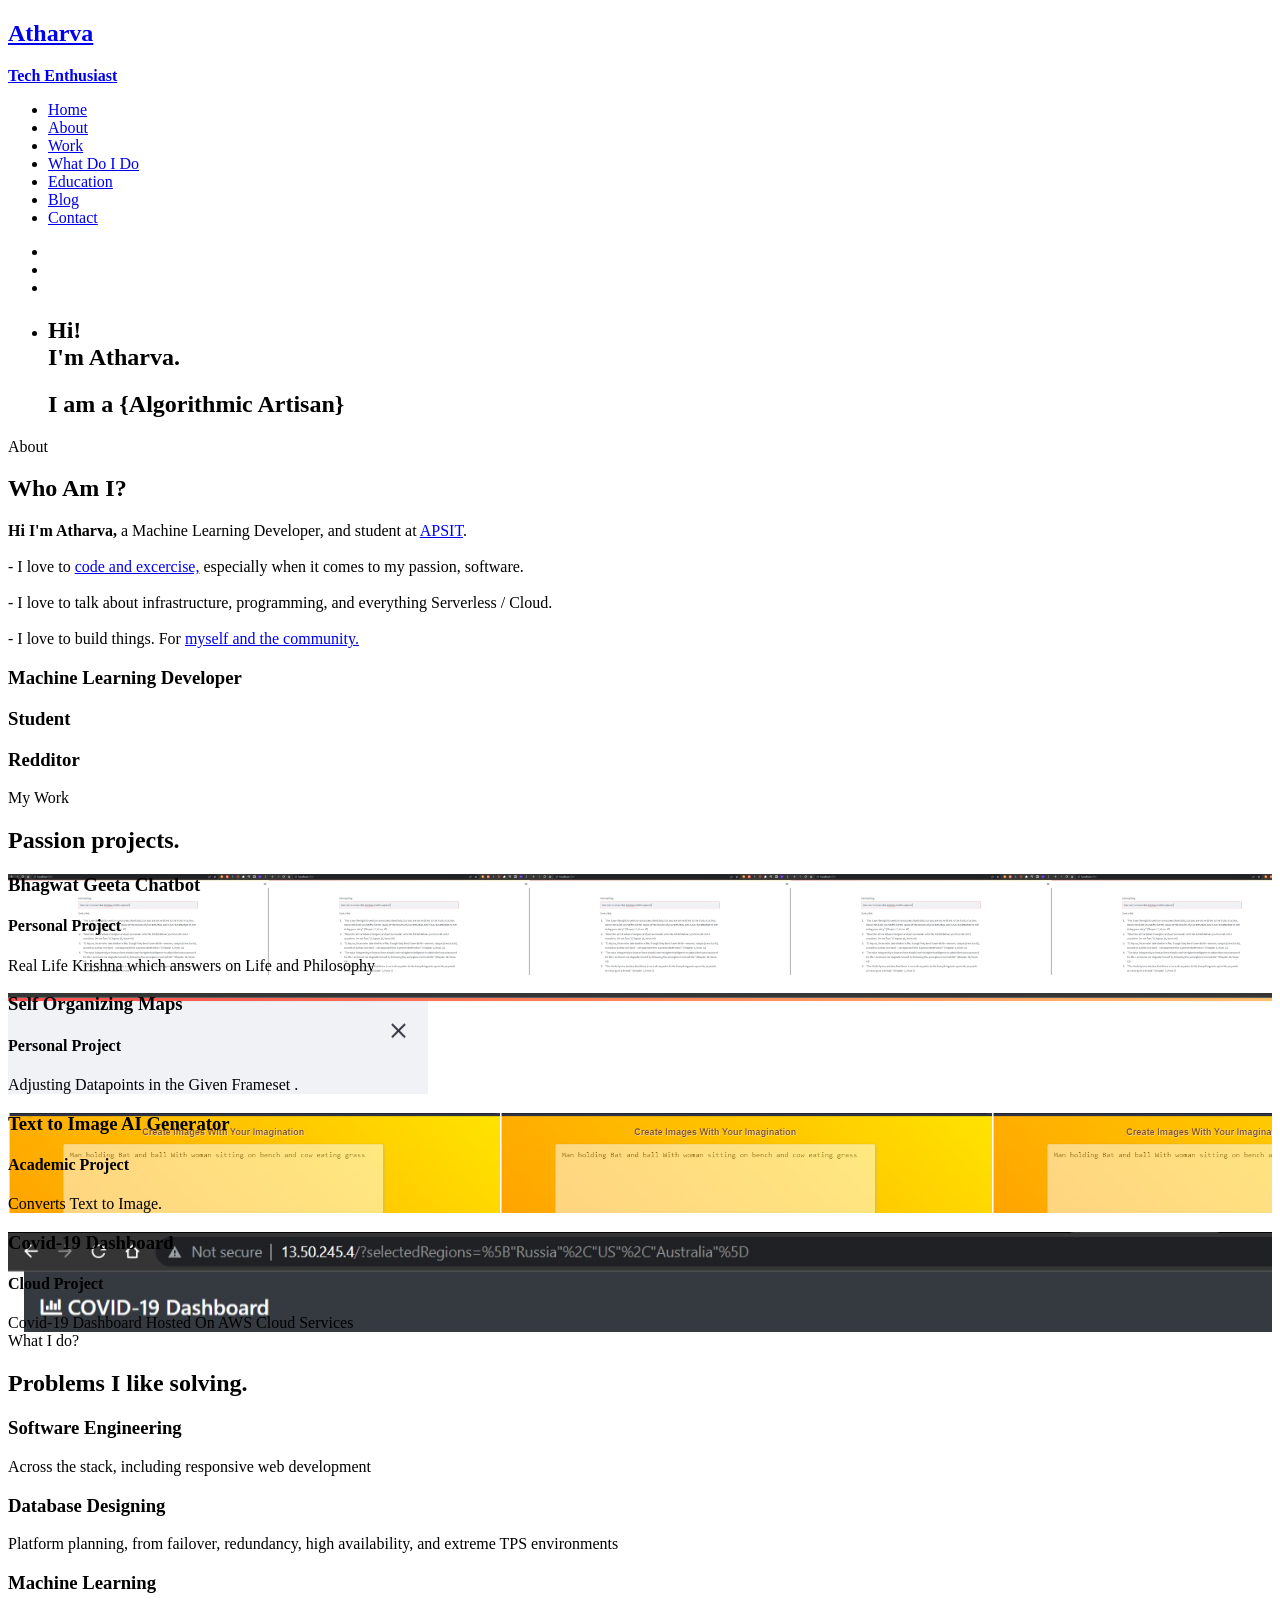
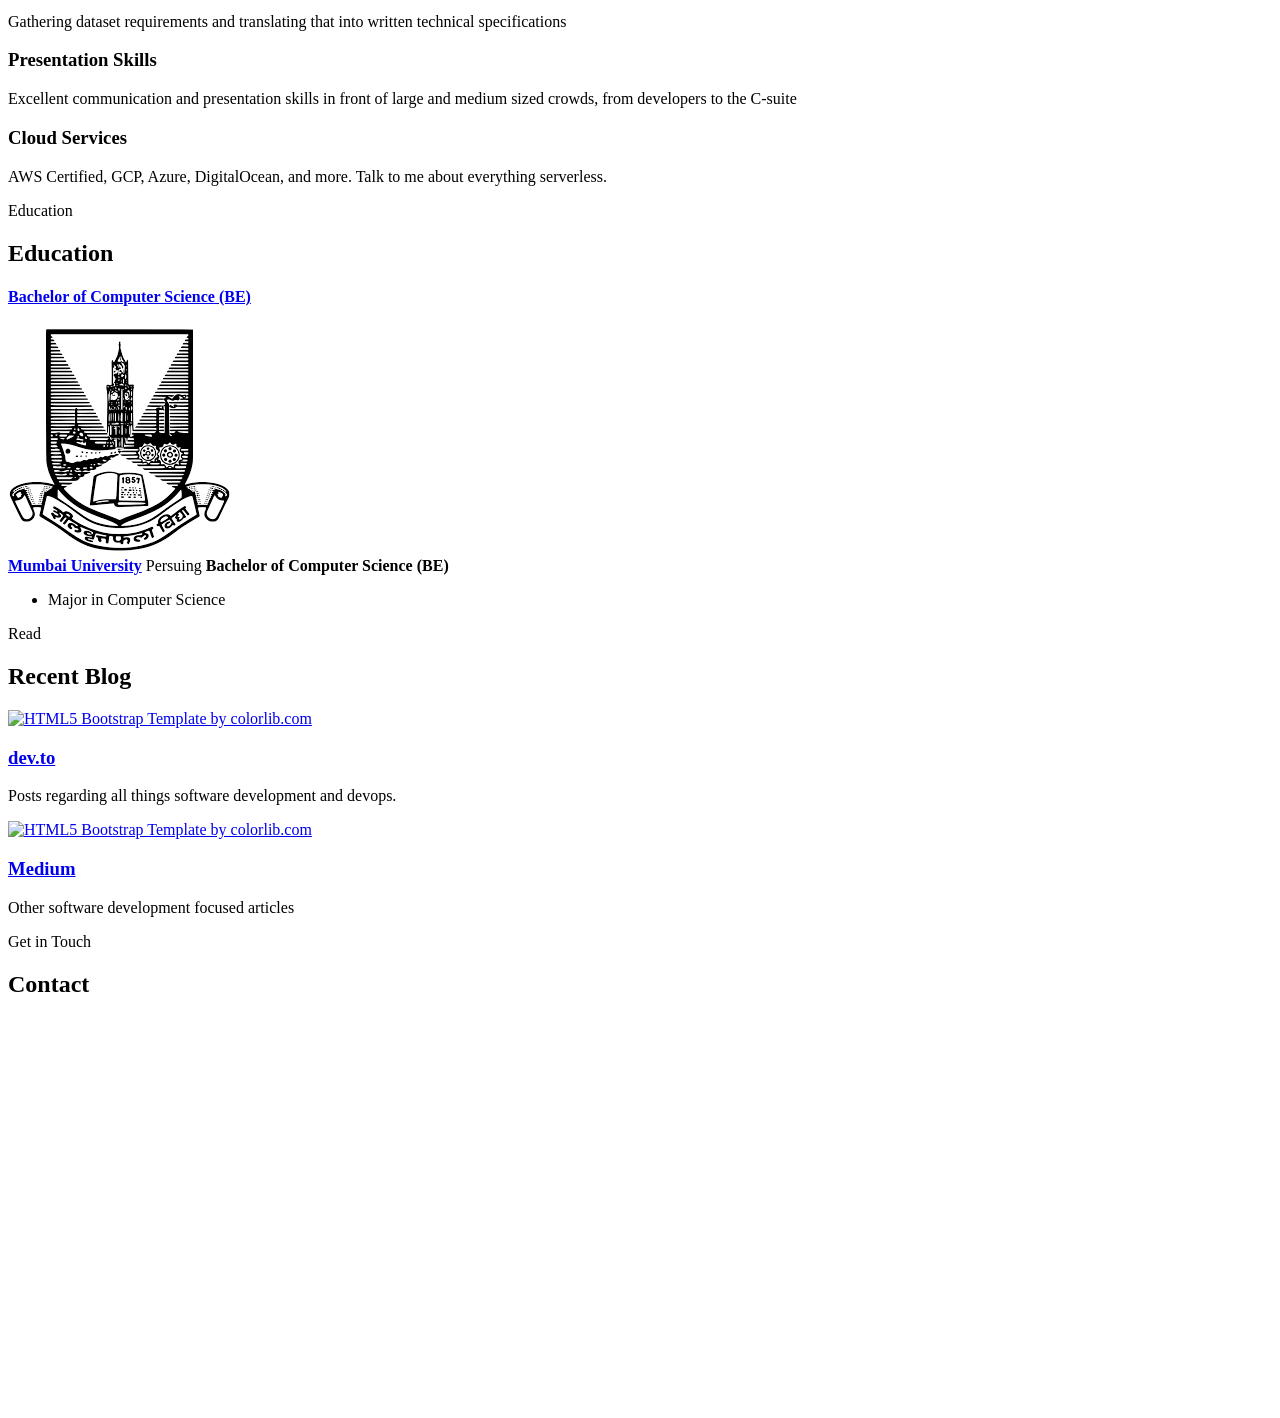
==== index.html @ 6fbf3e9a "Update index.html" ====
<!DOCTYPE HTML>
<html>

<head>
	<!-- Global site tag (gtag.js) - Google Analytics -->
	<script async src="https://www.googletagmanager.com/gtag/js?id=UA-96989482-1"></script>
	<script>
	window.dataLayer = window.dataLayer || [];
	function gtag(){dataLayer.push(arguments);}
	gtag('js', new Date());

	gtag('config', 'UA-96989482-1');
	</script>


	<meta charset="utf-8">
	<meta http-equiv="X-UA-Compatible" content="IE=edge">
	<title>it's me</title>
	<meta name="viewport" content="width=device-width, initial-scale=1">
	<meta name="description" content="Portfolio" />
	<meta name="keywords" content="portfolio resume" />
	<meta name="author" content="Sedky A" />

	<!-- Place favicon.ico and apple-touch-icon.png in the root directory -->
	<link rel="shortcut icon" href="favicon.ico">

	<!-- Google Fonts -->
	<link href="https://fonts.googleapis.com/css?family=Quicksand:300,400,500,700" rel="stylesheet">
	<link href="https://fonts.googleapis.com/css?family=Playfair+Display:400,400i,700" rel="stylesheet">

	<!-- Animate.css -->
	<link rel="stylesheet" href="css/animate.css">
	<!-- Icomoon Icon Fonts-->
	<link rel="stylesheet" href="css/icomoon.css">
	<!-- Bootstrap  -->
	<link rel="stylesheet" href="css/bootstrap.css">
	<!-- Flexslider  -->
	<link rel="stylesheet" href="css/flexslider.css">
	<!-- Owl Carousel -->
	<link rel="stylesheet" href="css/owl.carousel.min.css">
	<link rel="stylesheet" href="css/owl.theme.default.min.css">
	<!-- Theme style  -->
	<link rel="stylesheet" href="css/style.css">
	<!-- Modernizr JS -->
	<script src="js/modernizr-2.6.2.min.js"></script>
	<!-- FOR IE9 below -->
	<!--[if lt IE 9]>
	<script src="js/respond.min.js"></script>
	<![endif]-->

</head>

<body>
	<div id="colorlib-page">
		<div class="container-wrap">
			<!-- Navbar Toggle Button -->
			<a href="#" class="js-colorlib-nav-toggle colorlib-nav-toggle" data-toggle="collapse" data-target="#navbar"
				aria-expanded="false" aria-controls="navbar"><i></i></a>

			<!-- Left navbar -->
			<aside id="colorlib-aside" role="complementary" class="border js-fullheight">
				<div class="text-center">
					<div class="author-img" style="background-image: url(images/IMG_20230623_224405_889.png);"></div>
					<h1 id="colorlib-logo"><a href="index.html">Atharva</a></h1>
					<span class="position"><a href="#"><b>Tech Enthusiast</b></a></span>
				</div>
				<!-- Navbar Items -->
				<nav id="colorlib-main-menu" role="navigation" class="navbar">
					<div id="navbar" class="collapse">
						<ul>
							<li class="active"><a href="#" data-nav-section="home">Home</a></li>
							<li><a href="#" data-nav-section="about">About</a></li>
							<li><a href="#" data-nav-section="work">Work</a></li>
							<li><a href="#" data-nav-section="services">What Do I Do</a></li>
							<!-- <li><a href="#" data-nav-section="skills">Skills</a></li> -->
							<li><a href="#" data-nav-section="education">Education</a></li>
							<!-- <li><a href="#" data-nav-section="experience">Experience</a></li> -->

							<li><a href="blog/index.html" data-nav-section="blog">Blog</a></li>
							<li><a href="#" data-nav-section="contact">Contact</a></li>
						</ul>
					</div>
				</nav>
				<!-- Navbar Footer -->
				<div class="colorlib-footer">
					<ul>
						<li><a href="https://www.linkedin.com/in/atharva-karekar-7a90b8202/" target="_blank" title="LinkedIn"><i
									class="icon-social-linkedin"></i></a></li>
						<li><a href="https://github.com/Atharvakarekar" target="_blank" title="GitHub"><i
									class="icon-social-github"></i></a>
						</li>
						<li><a href="20120117.atharvakarekar@gmail.com" title="Email"><i class="icon-mail"></i></a>
						</li>
						<!-- <li><a href="https://www.youtube.com/channel/UCXR-k7wwwhdovpXXkRitJ_g" title="youtube"><i class="icon-youtube"></i></a>
						</li> -->
					</ul>
				</div>
			</aside>

			<div id="colorlib-main">
				<section id="colorlib-hero" class="js-fullheight" data-section="home">
					<div class="flexslider js-fullheight">
						<ul class="slides">
							<li style="background-image: url(https://codetheweb.blog/assets/img/posts/css-advanced-background-images/cover.jpg);">
								<div class="overlay"></div>
								<div class="container-fluid transparent-overlay">
									<div class="row">
										<div
											class="col-md-6 col-md-offset-3 col-md-pull-3 col-sm-12 col-xs-12 js-fullheight slider-text">
											<div class="slider-text-inner js-fullheight">
												<div class="desc">
													<h1>Hi! <br>I'm Atharva.</h1>
													<h2>I am a <b>{Algorithmic Artisan}</b></h2>

												</div>
											</div>
										</div>
									</div>
								</div>
							</li>
						</ul>
					</div>
				</section>

				<section class="colorlib-about" data-section="about">
					<div class="colorlib-narrow-content">
						<div class="row">
							<div class="col-md-12">
								<div class="row row-bottom-padded-sm animate-box" data-animate-effect="fadeInLeft">
									<div class="col-md-12">
										<div class="about-desc">
											<span class="heading-meta">About</span>
											<h2 class="colorlib-heading">Who Am I?</h2>
											<p><strong>Hi I'm Atharva,</strong>
												a Machine Learning Developer, and student at <a href="https://www.apsit.edu.in/">APSIT</a>.
												<br><br>
												- I love to <a href="https://www.youtube.com/channel/UCXR-k7wwwhdovpXXkRitJ_g">code and excercise,</a> especially when it comes to my passion, software.
												<br><br>
												- I love to talk about infrastructure, programming, and everything Serverless / Cloud.
												<br><br>
												- I love to build things.  For <a href="https://github.com/Atharvakarekar">myself and the community.</a> 
											</p>
										</div>
									</div>
								</div>
								<div class="row">
									<div class="col-md-4 animate-box" data-animate-effect="fadeInRight">
										<div class="services color-2">
											<span class="icon2"><i class="icon-star"></i></span>
											<h3>Machine Learning Developer</h3>
										</div>
									</div>
									<div class="col-md-4 animate-box" data-animate-effect="fadeInTop">
										<div class="services color-3">
											<span class="icon2"><i class="icon-steam"></i></span>
											<h3>Student</h3>
										</div>
									</div>
									<div class="col-md-4 animate-box" data-animate-effect="fadeInBottom">
										<div class="services color-4">
											<span class="icon2"><i class="icon-coffee"></i></span>
											<h3>Redditor</h3>
										</div>
									</div>
								</div>
								<!-- <div class="row">
									<div class="col-md-12 animate-box" data-animate-effect="fadeInLeft">
										<div class="hire">
											<h2>Interested in what I am currently working on? Feel free to visit my
												GitHub!
											</h2>
											<a href="https://github.com/sedkis" target="_blank" class="btn-hire">View <i
													class="icon-github"></i></a>
										</div>
									</div>
								</div> -->
							</div>
						</div>
					</div>
				</section>

				<section class="colorlib-work" data-section="work">
					<div class="colorlib-narrow-content">
						<div class="row">
							<div class="col-md-6 col-md-offset-3 col-md-pull-3 animate-box"
								data-animate-effect="fadeInLeft">
								<span class="heading-meta">My Work</span>
								<h2 class="colorlib-heading animate-box">Passion projects.</h2>
							</div>
						</div>
						<div class="row row-bottom-padded-sm animate-box" data-animate-effect="fadeInLeft">
							<div class="col-md-12">
								<p class="work-menu"><span>
									<!-- <a href="https://docs.google.com/document/d/1lJH9nU8XLG6Oy8iU6f2EV0PaA6UqWCXtGyShO1CDwHQ/edit?usp=sharing"
															target="_blank" class="btn btn-primary btn-learn">View
															CV <i class="fas fa-download"></i></a></p> -->
									
									<!-- <a class="active">View CV Here</a></span></p> -->
								
							</div>
						</div>
						<div class="row">

							<div class="col-md-6 animate-box" data-animate-effect="fadeInLeft" id="projectSedkodes">
								<div class="project"
									style="background-image: url(images/projects/240387319-bc8cb3cb-cfda-4e7b-ab66-26ebd3eb25a6.jpeg);background-size: contain;">
									<div class="desc">
										<div class="con">
											<h3><a>Bhagwat Geeta Chatbot </a></h3>
											<h4><a>Personal Project</a></h4>
											<span>Real Life Krishna which answers on Life and Philosophy</span>
										</div>
									</div>
								</div>
							</div>

							<div class="col-md-6 animate-box" data-animate-effect="fadeInLeft" id="projectServ">
								<div class="project"
									style="background-image: url(images/Som.png);">
									<div class="desc">
										<div class="con">
											<h3><a>Self Organizing Maps</a></h3>
											<h4><a>Personal Project</a></h4>
											<span>Adjusting Datapoints in the Given Frameset .</span>
										</div>
									</div>
								</div>
							</div>

							<div class="col-md-6 animate-box" data-animate-effect="fadeInLeft" id="projectCloudixia">
								<div class="project"
									style="background-image: url(images/tti.png);">
									<div class="desc">
										<div class="con">
											<h3><a>Text to Image AI Generator</a></h3>
											<h4><a>Academic Project</a></h4>
											<span>Converts Text to Image.</span>
										</div>
									</div>
								</div>
							</div>

							<div class="col-md-6 animate-box" data-animate-effect="fadeInLeft" id="projectTykOperator">
								<div class="project"
									style="background-image: url(images/Covid.jpeg);">
									<div class="desc">
										<div class="con">
											<h3><a>Covid-19 Dashboard</a></h3>
											<h4><a>Cloud Project</a></h4>
											<span>Covid-19 Dashboard Hosted On AWS Cloud Services</span>
										</div>
									</div>
								</div>
							</div>

						</div>
						<!-- <div class="row">
							<div class="col-md-12 animate-box">
								<p><a href="#" class="btn btn-primary btn-lg btn-load-more">Load more <i
											class="icon-reload"></i></a></p>
							</div>
						</div> -->
					</div>
				</section>

				<section class="colorlib-services" data-section="services">
					<div class="colorlib-narrow-content">
						<div class="row">
							<div class="col-md-6 col-md-offset-3 col-md-pull-3 animate-box"
								data-animate-effect="fadeInLeft">
								<span class="heading-meta">What I do?</span>
								<h2 class="colorlib-heading">Problems I like solving.</h2>
							</div>
						</div>
						<div class="row row-pt-md">
							<div class="col-md-4 text-center animate-box">
								<div class="services color-1">
									<span class="icon">
										<i class="icon-code-outline"></i>
									</span>
									<div class="desc">
										<h3>Software Engineering</h3>
										<p>Across the stack, including responsive web development</p>
									</div>
								</div>
							</div>
							<div class="col-md-4 text-center animate-box">
								<div class="services color-2">
									<span class="icon">
										<i class="icon-data"></i>
									</span>
									<div class="desc">
										<h3>Database Designing</h3>
										<p>Platform planning, from failover, redundancy, high availability, and extreme TPS environments</p>
									</div>
								</div>
							</div>
							<div class="col-md-4 text-center animate-box">
								<div class="services color-3">
									<span class="icon">
										<i class="icon-layers2"></i>
									</span>
									<div class="desc">
										<h3>Machine Learning</h3>
										<p>Gathering dataset requirements and translating that into written technical specifications</p>
									</div>
								</div>
							</div>
							<div class="col-md-4 text-center animate-box">
								<div class="services color-4">
									<span class="icon">
										<i class="icon-user"></i>
									</span>
									<div class="desc">
										<h3>Presentation Skills</h3>
										<p>Excellent communication and presentation skills in front of large and medium sized crowds, from developers to the C-suite</p>
									</div>
								</div>
							</div>
							<!-- <div class="col-md-4 text-center animate-box">
								<div class="services color-5">
									<span class="icon">
										<i class="icon-flow-merge"></i>
									</span>
									<div class="desc">
										<h3>Containerization (Docker & K8S)</h3>
										<p>Deep experience in containers and container orchestration platforms like Docker and Kubernetes (K8S)</p>
									</div>
								</div>
							</div> -->
							<div class="col-md-4 text-center animate-box">
								<div class="services color-6">
									<span class="icon">
										<i class="icon-cloud4"></i>
									</span>
									<div class="desc">
										<h3>Cloud Services</h3>
										<p>AWS Certified, GCP, Azure, DigitalOcean, and more.  Talk to me about everything serverless.</p>
									</div>
								</div>
							</div>
						</div>
					</div>
				</section>

				<!-- <div id="colorlib-counter" class="colorlib-counters"
					style="background-image: url(images/cover_bg1.png);" data-stellar-background-ratio="0.5">
					<div class="overlay"></div>
					<div class="colorlib-narrow-content">
						<div class="row">
							<div class="col-md-3 text-center animate-box">
								<span class="colorlib-counter js-counter" data-from="0" data-to="13" data-speed="5000"
									data-refresh-interval="50"></span>
								<span class="colorlib-counter-label">Projects</span>
							</div>
							<div class="col-md-3 text-center animate-box">
								<span class="colorlib-counter js-counter" data-from="0" data-to="67" data-speed="5000"
									data-refresh-interval="50"></span>
								<span class="colorlib-counter-label">Pull Requests</span>
							</div>
							<div class="col-md-3 text-center animate-box">
								<span class="colorlib-counter js-counter" data-from="0" data-to="4365" data-speed="5000"
									data-refresh-interval="50"></span>
								<span class="colorlib-counter-label">Code Commits</span>
							</div>
							<div class="col-md-3 text-center animate-box">
								<span class="colorlib-counter js-counter" data-from="0" data-to="9001" data-speed="5000"
									data-refresh-interval="50"></span>
								<span class="colorlib-counter-label">Cups of coffee</span>
							</div>
						</div>
					</div>
				</div> -->

				<!-- <section class="colorlib-skills" data-section="skills">
					<div class="colorlib-narrow-content">
						<div class="row">
							<div class="col-md-6 col-md-offset-3 col-md-pull-3 animate-box"
								data-animate-effect="fadeInLeft">
								<span class="heading-meta">My Specialty</span>
								<h2 class="colorlib-heading animate-box">Let's get specific</h2>
							</div>
						</div>
						<div class="row">
							<div class="col-md-6 animate-box" data-animate-effect="fadeInLeft">
								<div class="progress-wrap">
									<h3>AngularJs & Angular2</h3>
									<div class="progress">
										<div class="progress-bar color-1" role="progressbar" aria-valuenow="80"
											aria-valuemin="0" aria-valuemax="100" style="width:80%">
											<span>80%</span>
										</div>
									</div>
								</div>
							</div>
							<div class="col-md-6 animate-box" data-animate-effect="fadeInRight">
								<div class="progress-wrap">
									<h3>AWS</h3>
									<div class="progress">
										<div class="progress-bar color-3" role="progressbar" aria-valuenow="70"
											aria-valuemin="0" aria-valuemax="100" style="width:70%">
											<span>70%</span>
										</div>
									</div>
								</div>
							</div>
							<div class="col-md-6 animate-box" data-animate-effect="fadeInRight">
								<div class="progress-wrap">
									<h3>Databases (SQL & NoSQL)</h3>
									<div class="progress">
										<div class="progress-bar color-3" role="progressbar" aria-valuenow="75"
											aria-valuemin="0" aria-valuemax="100" style="width:75%">
											<span>75%</span>
										</div>
									</div>
								</div>
							</div>
							<div class="col-md-6 animate-box" data-animate-effect="fadeInRight">
								<div class="progress-wrap">
									<h3>Containerization</h3>
									<div class="progress">
										<div class="progress-bar color-5" role="progressbar" aria-valuenow="90"
											aria-valuemin="0" aria-valuemax="100" style="width:90%">
											<span>90%</span>
										</div>
									</div>
								</div>
							</div>
							<div class="col-md-6 animate-box" data-animate-effect="fadeInRight">
								<div class="progress-wrap">
									<h3>GraphQL</h3>
									<div class="progress">
										<div class="progress-bar color-1" role="progressbar" aria-valuenow="80"
											aria-valuemin="0" aria-valuemax="100" style="width:80%">
											<span>80%</span>
										</div>
									</div>
								</div>
							</div>
							<div class="col-md-6 animate-box" data-animate-effect="fadeInRight">
								<div class="progress-wrap">
									<h3>GCP (Google Cloud Platform)</h3>
									<div class="progress">
										<div class="progress-bar color-3" role="progressbar" aria-valuenow="70"
											aria-valuemin="0" aria-valuemax="100" style="width:70%">
											<span>70%</span>
										</div>
									</div>
								</div>
							</div>
							<div class="col-md-6 animate-box" data-animate-effect="fadeInRight">
								<div class="progress-wrap">
									<h3>Java</h3>
									<div class="progress">
										<div class="progress-bar color-5" role="progressbar" aria-valuenow="90"
											aria-valuemin="0" aria-valuemax="100" style="width:90%">
											<span>90%</span>
										</div>
									</div>
								</div>
							</div>
							<div class="col-md-6 animate-box" data-animate-effect="fadeInLeft">
								<div class="progress-wrap">
									<h3>JavaScript/ES6/Typescript</h3>
									<div class="progress">
										<div class="progress-bar color-1" role="progressbar" aria-valuenow="80"
											aria-valuemin="0" aria-valuemax="100" style="width:80%">
											<span>80%</span>
										</div>
									</div>
								</div>
							</div>
						</div>
					</div>
				</section> -->

				<section class="colorlib-education" data-section="education">
					<div class="colorlib-narrow-content">
						<div class="row">
							<div class="col-md-6 col-md-offset-3 col-md-pull-3 animate-box"
								data-animate-effect="fadeInLeft">
								<span class="heading-meta">Education</span>
								<h2 class="colorlib-heading animate-box">Education</h2>
							</div>
						</div>
						<div class="row">
							<div class="col-md-12 animate-box" data-animate-effect="fadeInLeft">
								<div class="fancy-collapse-panel">
									<div class="panel-group" id="accordion" role="tablist" aria-multiselectable="true">
										<div class="panel panel-default">
											<div class="panel-heading" role="tab" id="headingOne">
												<h4 class="panel-title">
													<a data-toggle="collapse" data-parent="#accordion"
														href="#collapseOne" aria-expanded="true"
														aria-controls="collapseOne">Bachelor of Computer Science (BE)
													</a>
												</h4>
											</div>
											<div id="collapseOne" class="panel-collapse collapse in" role="tabpanel"
												aria-labelledby="headingOne">
												<div class="panel-body">
													<div class="row">
														<div class="colorlib-feature edu-feature colorlib-feature-sm">
															<div class="colorlib-icon">
																<img src="images/download.png" class="img-responsive"
																	alt="Mumbai University">
															</div>
															<div class="colorlib-text edu-feature__desc">
																<a href="https://www.uwo.ca/" target="_blank"><b>Mumbai University</b></a>
																<span class="heading-meta">Persuing</span>
																<b>Bachelor of Computer Science (BE)</b>
																<ul>
																	<li>
																		Major in Computer Science
																	</li>
																</ul>
															</div>
														</div>
													</div>
												</div>
											</div>
										</div>
										<!-- <div class="panel panel-default">
											<div class="panel-heading" role="tab" id="headingTwo">
												<h4 class="panel-title">
													<a class="collapsed" data-toggle="collapse" data-parent="#accordion"
														href="#collapseTwo" aria-expanded="false"
														aria-controls="collapseTwo">Bachelor Degree of Computer Science
													</a>
												</h4>
											</div>
											<div id="collapseTwo" class="panel-collapse collapse" role="tabpanel"
												aria-labelledby="headingTwo">
												<div class="panel-body">
													<p>Far far away, behind the word <strong>mountains</strong>, far
														from the countries Vokalia and Consonantia, there live the blind
														texts. Separated they live in Bookmarksgrove right at the coast
														of the Semantics, a large language ocean.</p>
													<ul>
														<li>Separated they live in Bookmarksgrove right</li>
														<li>Separated they live in Bookmarksgrove right</li>
													</ul>
												</div>
											</div>
										</div> -->
									</div>
								</div>
							</div>
						</div>
					</div>
				</section>

				<!-- <section class="colorlib-experience" data-section="experience">
					<div class="colorlib-narrow-content">
						<div class="row">
							<div class="col-md-6 col-md-offset-3 col-md-pull-3 animate-box"
								data-animate-effect="fadeInLeft">
								<span class="heading-meta">Experience</span>
								<h2 class="colorlib-heading animate-box">Work Experience</h2>
							</div>
						</div>
						<div class="row">
							<div class="col-md-12">
								<div class="timeline-centered">

									<article class="timeline-entry animate-box" data-animate-effect="fadeInLeft">
										<div class="timeline-entry-inner">
											<div class="timeline-icon color-1">
												<i class="icon-code"></i>
											</div>
											<div class="timeline-label">
												<h2 class="mb-2">Software Developer</h2>
												<h4 class="mb-0"><a href="https://www.kings.uwo.ca/"
														target="_blank">King's University College</a></h4>
												<span class="text-muted">Oct 2017 - Current</span>
												<ul class="mb-0">
													<li>
														Responsible for project planning, requirements gathering,
														writing technical documentations, developing and maintaining
														practical applications to solve problems.
													</li>
													<li>
														Designed and developed a progressive web application that
														centralizes services, resources and tools provided by the
														university to create a unique experience for approximately 3,500
														students.
													</li>
													<li>
														Built an in-house project management solution to provide
														cross-functional teams the ability to collaborate and meet
														project requirements and deadlines.
													</li>
												</ul>
											</div>
										</div>
									</article>

									<article class="timeline-entry animate-box" data-animate-effect="fadeInRight">
										<div class="timeline-entry-inner">
											<div class="timeline-icon color-2">
												<i class="icon-code"></i>
											</div>
											<div class="timeline-label">
												<h2 class="mb-2">Web
													Developer</h2>
												<h4 class="mb-0"><a href="https://www.eighty8.co/"
														target="_blank">Eighty8 Ventures</a></h4>
												<span class="text-muted">Jan 2017 - Jan 2018</span>
												<ul class="mb-0">
													<li>
														Developed microservices responsible for user management, account
														services, payment processing and geolocation services using the
														Laravel PHP framework.
													</li>
													<li>
														Utilized wireframe and technical documentations to design and
														construct front-end web applications to meet deadlines.
													</li>
													<li>
														Created and executed unit/integration test plans to uncover,
														identify and fix software bugs to ensure a minimum of 98% code
														coverage.
													</li>
												</ul>
											</div>
										</div>
									</article>

									<article class="timeline-entry animate-box" data-animate-effect="fadeInLeft">
										<div class="timeline-entry-inner">
											<div class="timeline-icon color-3">
												<i class="icon-code"></i>
											</div>
											<div class="timeline-label">
												<h2 class="mb-2">Web
													Developer</h2>
												<h4 class="mb-0"><a href="https://www.uwo.ca/" target="_blank">Western
														University</a></h4>
												<span class="text-muted">Apr 2017 - Oct 2017</span>
												<ul class="mb-0">
													<li>
														Improved website availability, reliability, efficiency and
														technical performance by updating libraries, refactoring
														back-end architecture and optimizing files and content delivery.
													</li>
													<li>
														Developed reusable and maintainable components for content
														managers to generate user friendly websites viewed by tens of
														thousands of current and upcoming students.
													</li>
													<li>
														Interacted and collaborated with cross-functional departments
														and faculties to implement new designs and features offered by
														Western’s IT department.
													</li>
												</ul>
											</div>
										</div>
									</article>

									<article class="timeline-entry begin animate-box"
										data-animate-effect="fadeInBottom">
										<div class="timeline-entry-inner">
											<div class="timeline-icon color-none">
											</div>
										</div>
									</article>
								</div>
							</div>
						</div>
					</div>
				</section> -->



				<section class="colorlib-blog" data-section="blog">
					<div class="colorlib-narrow-content">
						<div class="row">
							<div class="col-md-6 col-md-offset-3 col-md-pull-3 animate-box"
								data-animate-effect="fadeInLeft">
								<span class="heading-meta">Read</span>
								<h2 class="colorlib-heading">Recent Blog</h2>
							</div>
						</div>
						<div class="row">
							<div class="col-md-4 col-sm-6 animate-box" data-animate-effect="fadeInLeft">
								<div class="blog-entry">
									<a href="https://dev.to/sedkis" class="blog-img"><img src="https://cdn.worldvectorlogo.com/logos/devto.svg"
											class="img-responsive" alt="HTML5 Bootstrap Template by colorlib.com"></a>
									<div class="desc">
										<h3><a href="https://dev.to/sedkis">dev.to</a></h3>
										<p>Posts regarding all things software development and devops.</p>
									</div>
								</div>
							</div>
							<!-- <div class="col-md-4 col-sm-6 animate-box" data-animate-effect="fadeInRight">
								<div class="blog-entry">
									<a href="https://tyk.io/author/sedkytyk-io" class="blog-img"><img src="https://gravatar.com/avatar/79a4124df1f89b66b03996f4e71e58ae.png?s=1200&d=retro"
											class="img-responsive" alt=""></a>
									<div class="desc">
										<h3><a href="https://tyk.io/author/sedkytyk-io/">APIM @ Tyk</a></h3>
										<p>read about API management, sponsored by Tyk.  Touching on authentication, performance testing, and more.</p>
									</div>
								</div>
							</div> -->
							<div class="col-md-4 col-sm-6 animate-box" data-animate-effect="fadeInLeft">
								<div class="blog-entry">
									<a href="https://medium.com/@atharvakarekar4784/" class="blog-img"><img src="https://seeklogo.com/images/M/medium-logo-93CDCF6451-seeklogo.com.png"
											class="img-responsive" alt="HTML5 Bootstrap Template by colorlib.com"></a>
									<div class="desc">
										<h3><a href="https://medium.com/@atharvakarekar4784/">Medium</a></h3>
										<p>Other software development focused articles</p>
									</div>
								</div>
							</div>
						</div>
					</div>
				</section>

				<section class="colorlib-contact" data-section="contact" style="padding-bottom: 20em;">
					<div class="colorlib-narrow-content">
						<div class="row">
							<div class="col-md-6 col-md-offset-3 col-md-pull-3 animate-box" data-animate-effect="fadeInLeft">
								<span class="heading-meta">Get in Touch</span>
								<h2 class="colorlib-heading">Contact</h2>
							</div>
						</div>
						<div class="row">
							<div class="col-md-5" style="display: flex;">
								<div class="colorlib-feature colorlib-feature-sm animate-box" data-animate-effect="fadeInLeft">
									<div class="colorlib-icon">
										<a href="mailto:sedky.ab@gmail.com" target="blank"><i class="icon-mail"></i></a>
									</div>
									<div class="colorlib-text">
										<p></p>
									</div>
								</div>

								<div class="colorlib-feature colorlib-feature-sm animate-box" data-animate-effect="fadeInLeft">
									<div class="colorlib-icon">
										<a href="https://github.com/sedkis" target="blank"><i class="icon-github"></i></a>
									</div>
									<div class="colorlib-text">
										<p> </p>
									</div>
								</div>

								<div class="colorlib-feature colorlib-feature-sm animate-box" data-animate-effect="fadeInLeft">
									<div class="colorlib-icon">
										<a href="https://www.linkedin.com/in/sedky/" target="blank"><i class="icon-linkedin2"></i></a>
									</div>
								</div>
								<br>
								<br>
								<br>
								<br>
							</div>
							<!-- <div class="col-md-7 col-md-push-1">
								<div class="row">
									<div class="col-md-10 col-md-offset-1 col-md-pull-1 animate-box" data-animate-effect="fadeInRight">
										<form action="">
											<div class="form-group">
												<input type="text" class="form-control" placeholder="Name">
											</div>
											<div class="form-group">
												<input type="text" class="form-control" placeholder="Email">
											</div>
											<div class="form-group">
												<input type="text" class="form-control" placeholder="Subject">
											</div>
											<div class="form-group">
												<textarea name="" id="message" cols="30" rows="7" class="form-control" placeholder="Message"></textarea>
											</div>
											<div class="form-group">
												<input type="submit" class="btn btn-primary btn-send-message" value="Send Message">
											</div>
										</form>
									</div>
								</div>
							</div> -->
						</div>
					</div>
				</section>

			</div><!-- end:colorlib-main -->
		</div><!-- end:container-wrap -->
	</div><!-- end:colorlib-page -->

	<!-- jQuery -->
	<script src="js/jquery.min.js"></script>
	<!-- jQuery Easing -->
	<script src="js/jquery.easing.1.3.js"></script>
	<!-- Bootstrap -->
	<script src="js/bootstrap.min.js"></script>
	<!-- Waypoints -->
	<script src="js/jquery.waypoints.min.js"></script>
	<!-- Flexslider -->
	<script src="js/jquery.flexslider-min.js"></script>
	<!-- Owl carousel -->
	<script src="js/owl.carousel.min.js"></script>
	<!-- Counters -->
	<script src="js/jquery.countTo.js"></script>


	<!-- MAIN JS -->
	<script src="js/main.js"></script>

</body>

</html>
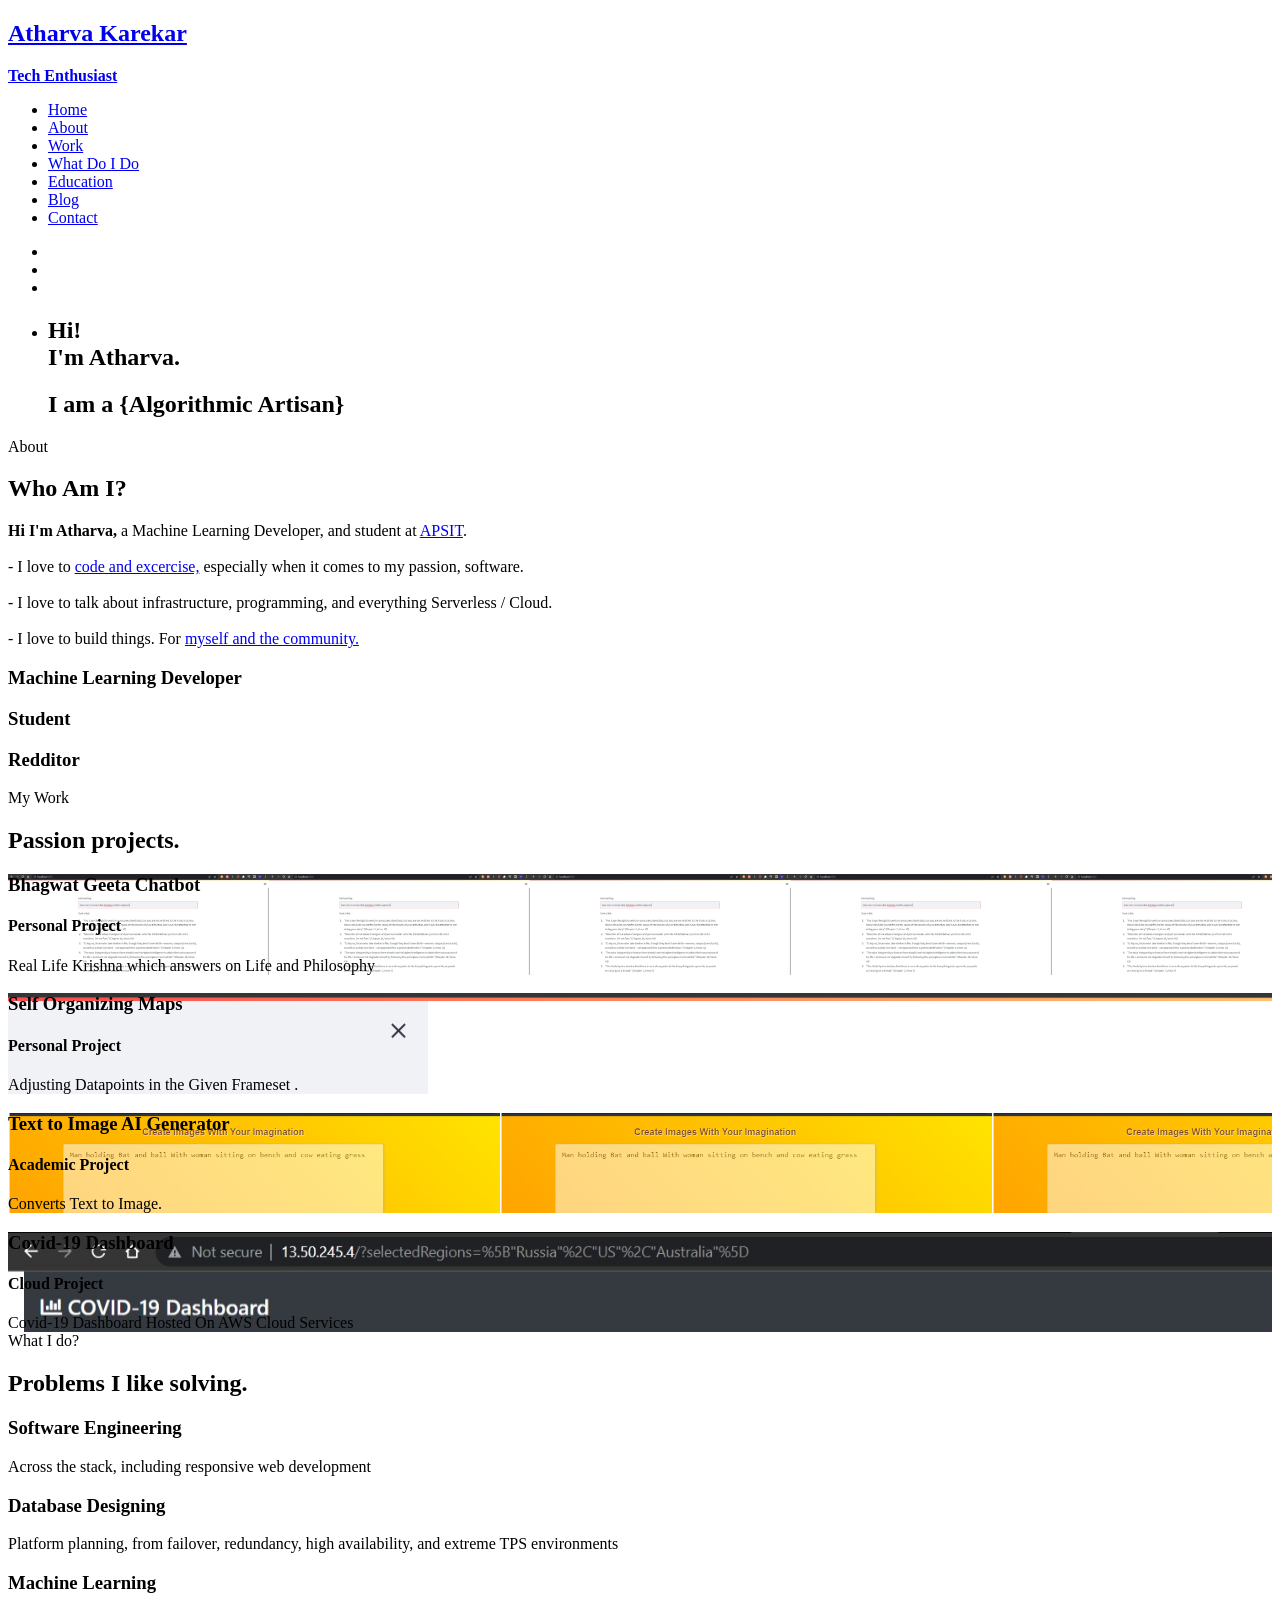
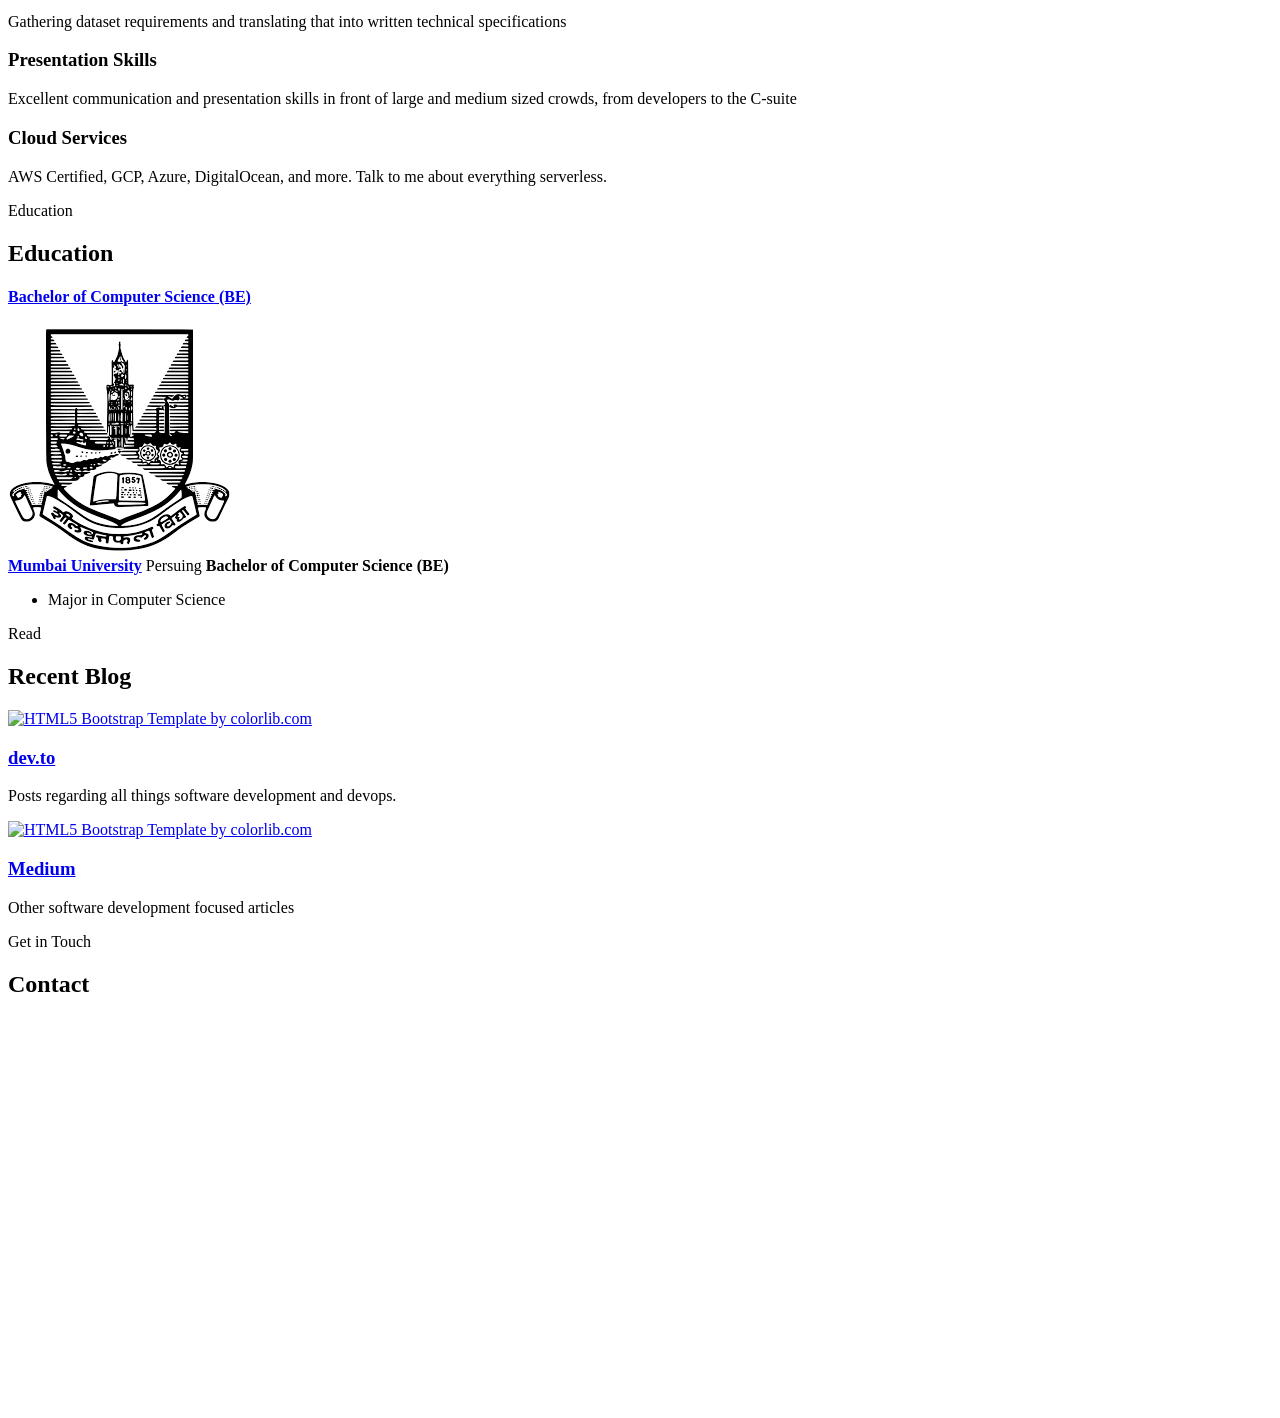
==== commit 18e2a09f: "Update index.html" ====
--- a/index.html
+++ b/index.html
@@ -61,7 +61,7 @@
 			<aside id="colorlib-aside" role="complementary" class="border js-fullheight">
 				<div class="text-center">
 					<div class="author-img" style="background-image: url(images/IMG_20230623_224405_889.png);"></div>
-					<h1 id="colorlib-logo"><a href="index.html">Atharva</a></h1>
+					<h1 id="colorlib-logo"><a href="index.html">Atharva Karekar</a></h1>
 					<span class="position"><a href="#"><b>Tech Enthusiast</b></a></span>
 				</div>
 				<!-- Navbar Items -->
@@ -134,7 +134,7 @@
 											<p><strong>Hi I'm Atharva,</strong>
 												a Machine Learning Developer, and student at <a href="https://www.apsit.edu.in/">APSIT</a>.
 												<br><br>
-												- I love to <a href="https://www.youtube.com/channel/UCXR-k7wwwhdovpXXkRitJ_g">code and excercise,</a> especially when it comes to my passion, software.
+												- I love to <a href="https://www.kaggle.com/karekaratharvaajit">code and excercise,</a> especially when it comes to my passion, software.
 												<br><br>
 												- I love to talk about infrastructure, programming, and everything Serverless / Cloud.
 												<br><br>
@@ -213,6 +213,19 @@
 									</div>
 								</div>
 							</div>
+							<!-- <div class="col-md-6 animate-box" data-animate-effect="fadeInLeft" id="projectSedkodes">
+								<div class="project"
+								  style="background-image: url(https://github.com/Atharvakarekar/Frontend-for-geeta-chat/raw/main/images/projects/240387319-bc8cb3cb-cfda-4e7b-ab66-26ebd3eb25a6.jpeg); background-size: contain;">
+								  <div class="desc">
+									<div class="con">
+									  <h3><a>Bhagwat Geeta Chatbot</a></h3>
+									  <h4><a>Personal Project</a></h4>
+									  <span>Real Life Krishna which answers on Life and Philosophy</span>
+									</div>
+								  </div>
+								</div>
+							  </div> -->
+							  
 
 							<div class="col-md-6 animate-box" data-animate-effect="fadeInLeft" id="projectServ">
 								<div class="project"
@@ -705,10 +718,10 @@
 							</div> -->
 							<div class="col-md-4 col-sm-6 animate-box" data-animate-effect="fadeInLeft">
 								<div class="blog-entry">
-									<a href="https://medium.com/@atharvakarekar4784/" class="blog-img"><img src="https://seeklogo.com/images/M/medium-logo-93CDCF6451-seeklogo.com.png"
+									<a href="https://medium.com/@atharvakarekar4784" class="blog-img"><img src="https://seeklogo.com/images/M/medium-logo-93CDCF6451-seeklogo.com.png"
 											class="img-responsive" alt="HTML5 Bootstrap Template by colorlib.com"></a>
 									<div class="desc">
-										<h3><a href="https://medium.com/@atharvakarekar4784/">Medium</a></h3>
+										<h3><a href="https://medium.com/@atharvakarekar4784">Medium</a></h3>
 										<p>Other software development focused articles</p>
 									</div>
 								</div>
@@ -729,7 +742,7 @@
 							<div class="col-md-5" style="display: flex;">
 								<div class="colorlib-feature colorlib-feature-sm animate-box" data-animate-effect="fadeInLeft">
 									<div class="colorlib-icon">
-										<a href="mailto:sedky.ab@gmail.com" target="blank"><i class="icon-mail"></i></a>
+										<a href="mailto:atharvakarekar4784@gmail.com" target="blank"><i class="icon-mail"></i></a>
 									</div>
 									<div class="colorlib-text">
 										<p></p>
@@ -738,7 +751,7 @@
 
 								<div class="colorlib-feature colorlib-feature-sm animate-box" data-animate-effect="fadeInLeft">
 									<div class="colorlib-icon">
-										<a href="https://github.com/sedkis" target="blank"><i class="icon-github"></i></a>
+										<a href="https://github.com/Atharvakarekar" target="blank"><i class="icon-github"></i></a>
 									</div>
 									<div class="colorlib-text">
 										<p> </p>
@@ -747,7 +760,7 @@
 
 								<div class="colorlib-feature colorlib-feature-sm animate-box" data-animate-effect="fadeInLeft">
 									<div class="colorlib-icon">
-										<a href="https://www.linkedin.com/in/sedky/" target="blank"><i class="icon-linkedin2"></i></a>
+										<a href="https://www.linkedin.com/in/atharva-karekar-7a90b8202/" target="blank"><i class="icon-linkedin2"></i></a>
 									</div>
 								</div>
 								<br>
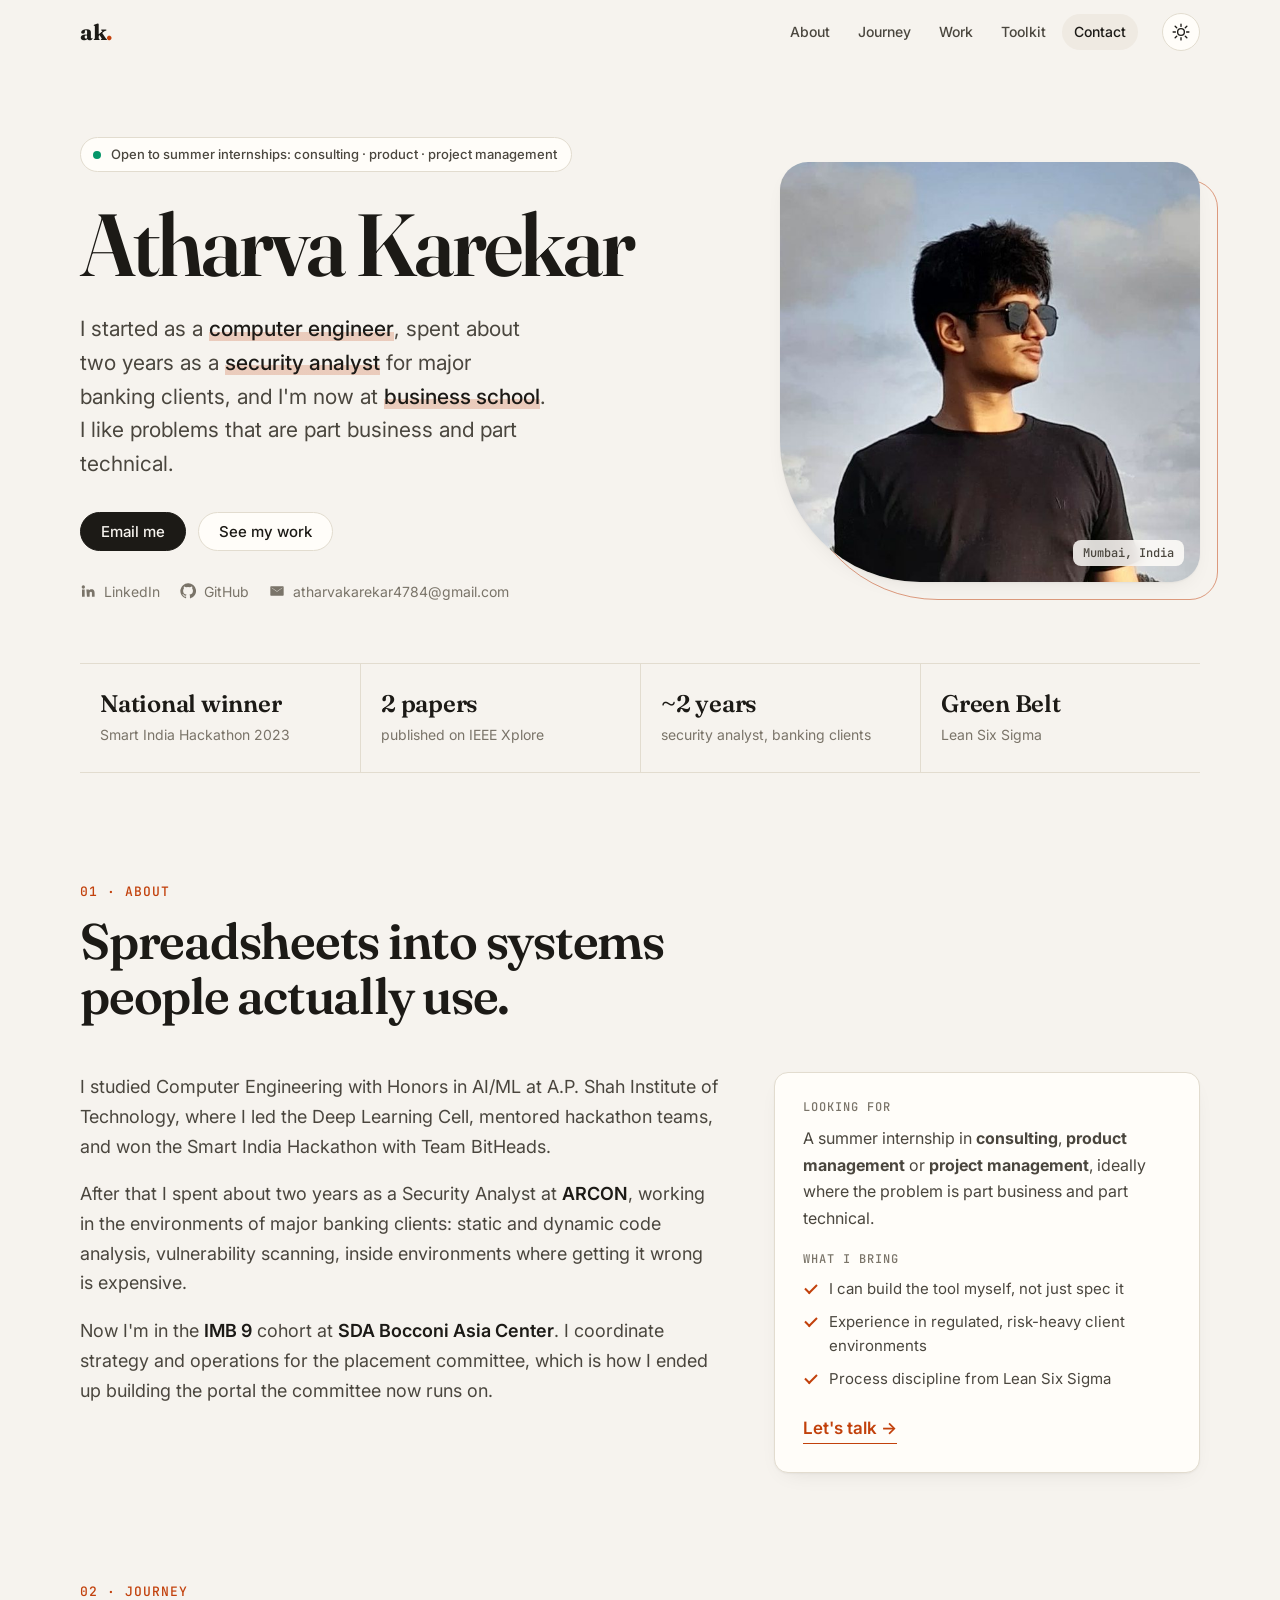
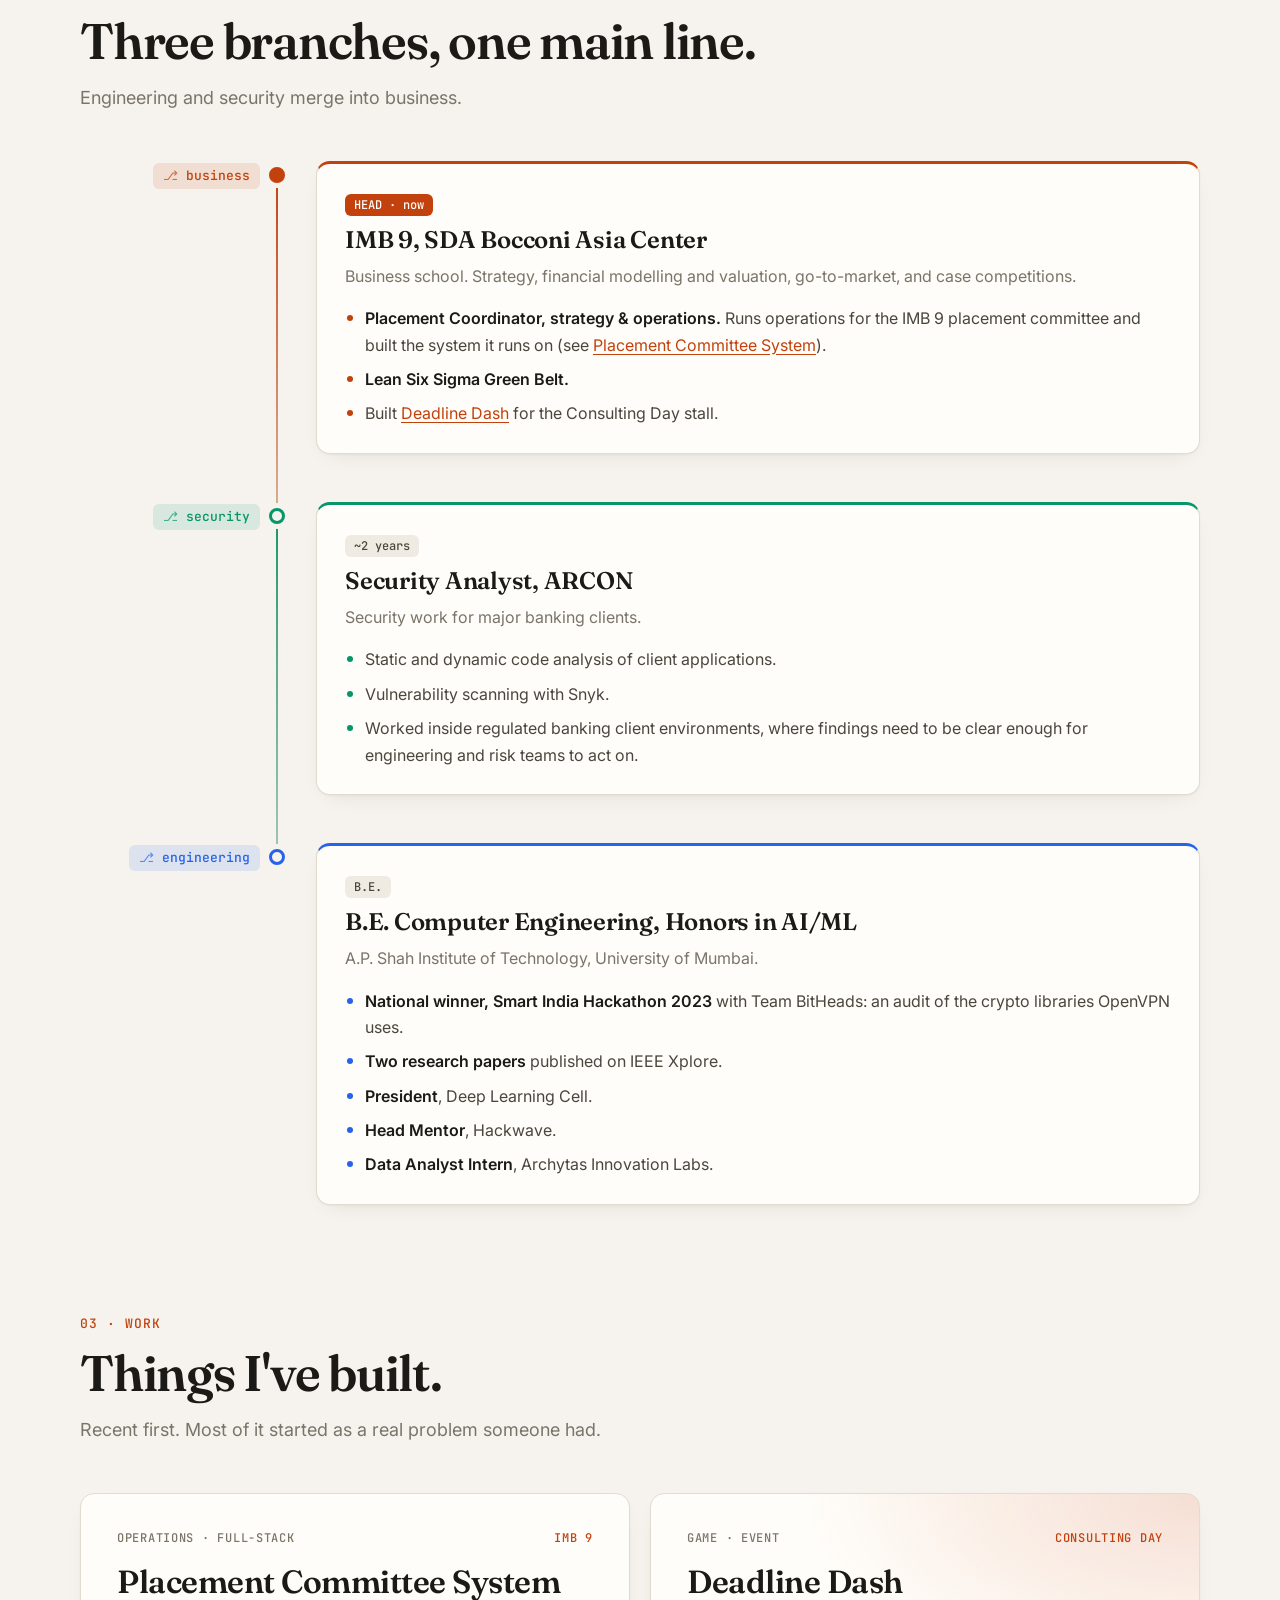
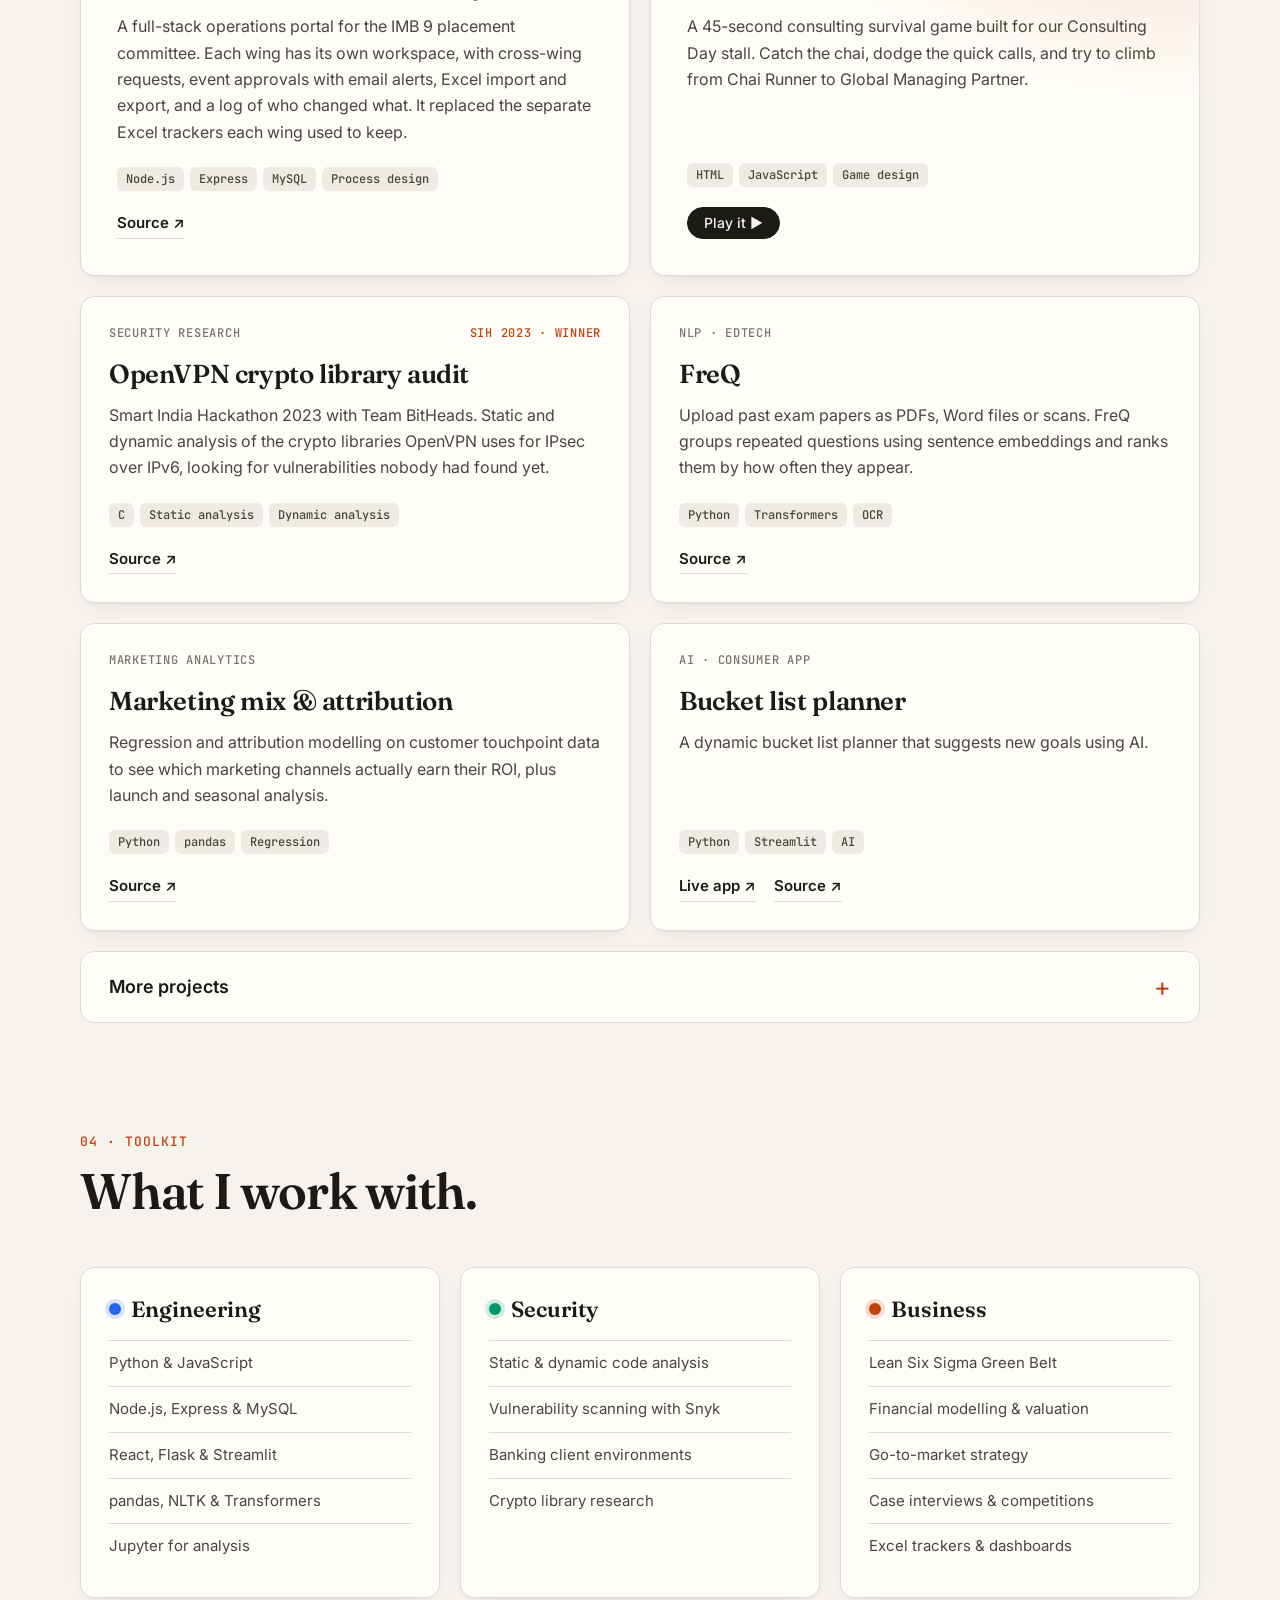
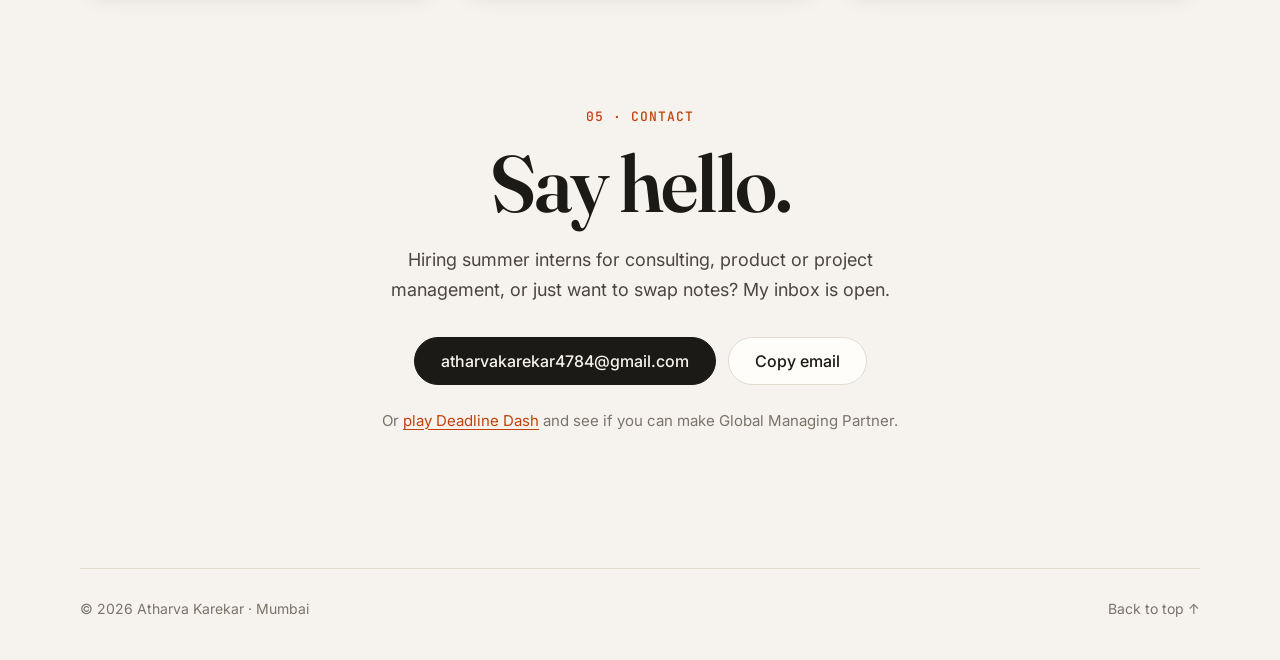
==== commit 0da53fc4: "Redesign portfolio with current profile Replace the forked template (which still carried the origina" ====
--- a/index.html
+++ b/index.html
@@ -1,823 +1,348 @@
-<!DOCTYPE HTML>
-<html>
-
+<!DOCTYPE html>
+<html lang="en">
 <head>
-	<!-- Global site tag (gtag.js) - Google Analytics -->
-	<script async src="https://www.googletagmanager.com/gtag/js?id=UA-96989482-1"></script>
-	<script>
-	window.dataLayer = window.dataLayer || [];
-	function gtag(){dataLayer.push(arguments);}
-	gtag('js', new Date());
-
-	gtag('config', 'UA-96989482-1');
-	</script>
-
-
-	<meta charset="utf-8">
-	<meta http-equiv="X-UA-Compatible" content="IE=edge">
-	<title>it's me</title>
-	<meta name="viewport" content="width=device-width, initial-scale=1">
-	<meta name="description" content="Portfolio" />
-	<meta name="keywords" content="portfolio resume" />
-	<meta name="author" content="Sedky A" />
-
-	<!-- Place favicon.ico and apple-touch-icon.png in the root directory -->
-	<link rel="shortcut icon" href="favicon.ico">
-
-	<!-- Google Fonts -->
-	<link href="https://fonts.googleapis.com/css?family=Quicksand:300,400,500,700" rel="stylesheet">
-	<link href="https://fonts.googleapis.com/css?family=Playfair+Display:400,400i,700" rel="stylesheet">
-
-	<!-- Animate.css -->
-	<link rel="stylesheet" href="css/animate.css">
-	<!-- Icomoon Icon Fonts-->
-	<link rel="stylesheet" href="css/icomoon.css">
-	<!-- Bootstrap  -->
-	<link rel="stylesheet" href="css/bootstrap.css">
-	<!-- Flexslider  -->
-	<link rel="stylesheet" href="css/flexslider.css">
-	<!-- Owl Carousel -->
-	<link rel="stylesheet" href="css/owl.carousel.min.css">
-	<link rel="stylesheet" href="css/owl.theme.default.min.css">
-	<!-- Theme style  -->
-	<link rel="stylesheet" href="css/style.css">
-	<!-- Modernizr JS -->
-	<script src="js/modernizr-2.6.2.min.js"></script>
-	<!-- FOR IE9 below -->
-	<!--[if lt IE 9]>
-	<script src="js/respond.min.js"></script>
-	<![endif]-->
-
+  <meta charset="utf-8">
+  <meta name="viewport" content="width=device-width, initial-scale=1">
+  <title>Atharva Karekar · Engineer, security analyst, now business school</title>
+  <meta name="description" content="Atharva Karekar: computer engineer, two years as a security analyst for banking clients at ARCON, now at SDA Bocconi Asia Center. Looking for a summer internship in consulting, product or project management.">
+  <meta name="author" content="Atharva Karekar">
+  <meta name="theme-color" content="#f6f3ee" media="(prefers-color-scheme: light)">
+  <meta name="theme-color" content="#14130f" media="(prefers-color-scheme: dark)">
+
+  <meta property="og:type" content="website">
+  <meta property="og:title" content="Atharva Karekar">
+  <meta property="og:description" content="Engineer → security analyst → business school. Looking for a summer internship in consulting, product or project management.">
+  <meta property="og:url" content="https://atharvakarekar.github.io/portfolio/">
+  <meta property="og:image" content="https://atharvakarekar.github.io/portfolio/images/atharva.jpg">
+  <meta name="twitter:card" content="summary">
+
+  <link rel="icon" href="favicon.svg" type="image/svg+xml">
+  <link rel="preconnect" href="https://fonts.googleapis.com">
+  <link rel="preconnect" href="https://fonts.gstatic.com" crossorigin>
+  <link href="https://fonts.googleapis.com/css2?family=Fraunces:opsz,wght@9..144,400;9..144,600;9..144,700&family=Inter:wght@400;500;600&family=JetBrains+Mono:wght@400;500&display=swap" rel="stylesheet">
+  <link rel="stylesheet" href="css/site.css">
+  <script>
+    // Apply saved theme before paint to avoid a flash.
+    (function () {
+      try {
+        var t = localStorage.getItem('theme');
+        if (t) document.documentElement.setAttribute('data-theme', t);
+      } catch (e) {}
+    })();
+  </script>
 </head>
-
 <body>
-	<div id="colorlib-page">
-		<div class="container-wrap">
-			<!-- Navbar Toggle Button -->
-			<a href="#" class="js-colorlib-nav-toggle colorlib-nav-toggle" data-toggle="collapse" data-target="#navbar"
-				aria-expanded="false" aria-controls="navbar"><i></i></a>
-
-			<!-- Left navbar -->
-			<aside id="colorlib-aside" role="complementary" class="border js-fullheight">
-				<div class="text-center">
-					<div class="author-img" style="background-image: url(images/IMG_20230623_224405_889.png);"></div>
-					<h1 id="colorlib-logo"><a href="index.html">Atharva Karekar</a></h1>
-					<span class="position"><a href="#"><b>Tech Enthusiast</b></a></span>
-				</div>
-				<!-- Navbar Items -->
-				<nav id="colorlib-main-menu" role="navigation" class="navbar">
-					<div id="navbar" class="collapse">
-						<ul>
-							<li class="active"><a href="#" data-nav-section="home">Home</a></li>
-							<li><a href="#" data-nav-section="about">About</a></li>
-							<li><a href="#" data-nav-section="work">Work</a></li>
-							<li><a href="#" data-nav-section="services">What Do I Do</a></li>
-							<!-- <li><a href="#" data-nav-section="skills">Skills</a></li> -->
-							<li><a href="#" data-nav-section="education">Education</a></li>
-							<!-- <li><a href="#" data-nav-section="experience">Experience</a></li> -->
-
-							<li><a href="blog/index.html" data-nav-section="blog">Blog</a></li>
-							<li><a href="#" data-nav-section="contact">Contact</a></li>
-						</ul>
-					</div>
-				</nav>
-				<!-- Navbar Footer -->
-				<div class="colorlib-footer">
-					<ul>
-						<li><a href="https://www.linkedin.com/in/atharva-karekar-7a90b8202/" target="_blank" title="LinkedIn"><i
-									class="icon-social-linkedin"></i></a></li>
-						<li><a href="https://github.com/Atharvakarekar" target="_blank" title="GitHub"><i
-									class="icon-social-github"></i></a>
-						</li>
-						<li><a href="20120117.atharvakarekar@gmail.com" title="Email"><i class="icon-mail"></i></a>
-						</li>
-						<!-- <li><a href="https://www.youtube.com/channel/UCXR-k7wwwhdovpXXkRitJ_g" title="youtube"><i class="icon-youtube"></i></a>
-						</li> -->
-					</ul>
-				</div>
-			</aside>
-
-			<div id="colorlib-main">
-				<section id="colorlib-hero" class="js-fullheight" data-section="home">
-					<div class="flexslider js-fullheight">
-						<ul class="slides">
-							<li style="background-image: url(https://codetheweb.blog/assets/img/posts/css-advanced-background-images/cover.jpg);">
-								<div class="overlay"></div>
-								<div class="container-fluid transparent-overlay">
-									<div class="row">
-										<div
-											class="col-md-6 col-md-offset-3 col-md-pull-3 col-sm-12 col-xs-12 js-fullheight slider-text">
-											<div class="slider-text-inner js-fullheight">
-												<div class="desc">
-													<h1>Hi! <br>I'm Atharva.</h1>
-													<h2>I am a <b>{Algorithmic Artisan}</b></h2>
-
-												</div>
-											</div>
-										</div>
-									</div>
-								</div>
-							</li>
-						</ul>
-					</div>
-				</section>
-
-				<section class="colorlib-about" data-section="about">
-					<div class="colorlib-narrow-content">
-						<div class="row">
-							<div class="col-md-12">
-								<div class="row row-bottom-padded-sm animate-box" data-animate-effect="fadeInLeft">
-									<div class="col-md-12">
-										<div class="about-desc">
-											<span class="heading-meta">About</span>
-											<h2 class="colorlib-heading">Who Am I?</h2>
-											<p><strong>Hi I'm Atharva,</strong>
-												a Machine Learning Developer, and student at <a href="https://www.apsit.edu.in/">APSIT</a>.
-												<br><br>
-												- I love to <a href="https://www.kaggle.com/karekaratharvaajit">code and excercise,</a> especially when it comes to my passion, software.
-												<br><br>
-												- I love to talk about infrastructure, programming, and everything Serverless / Cloud.
-												<br><br>
-												- I love to build things.  For <a href="https://github.com/Atharvakarekar">myself and the community.</a> 
-											</p>
-										</div>
-									</div>
-								</div>
-								<div class="row">
-									<div class="col-md-4 animate-box" data-animate-effect="fadeInRight">
-										<div class="services color-2">
-											<span class="icon2"><i class="icon-star"></i></span>
-											<h3>Machine Learning Developer</h3>
-										</div>
-									</div>
-									<div class="col-md-4 animate-box" data-animate-effect="fadeInTop">
-										<div class="services color-3">
-											<span class="icon2"><i class="icon-steam"></i></span>
-											<h3>Student</h3>
-										</div>
-									</div>
-									<div class="col-md-4 animate-box" data-animate-effect="fadeInBottom">
-										<div class="services color-4">
-											<span class="icon2"><i class="icon-coffee"></i></span>
-											<h3>Redditor</h3>
-										</div>
-									</div>
-								</div>
-								<!-- <div class="row">
-									<div class="col-md-12 animate-box" data-animate-effect="fadeInLeft">
-										<div class="hire">
-											<h2>Interested in what I am currently working on? Feel free to visit my
-												GitHub!
-											</h2>
-											<a href="https://github.com/sedkis" target="_blank" class="btn-hire">View <i
-													class="icon-github"></i></a>
-										</div>
-									</div>
-								</div> -->
-							</div>
-						</div>
-					</div>
-				</section>
-
-				<section class="colorlib-work" data-section="work">
-					<div class="colorlib-narrow-content">
-						<div class="row">
-							<div class="col-md-6 col-md-offset-3 col-md-pull-3 animate-box"
-								data-animate-effect="fadeInLeft">
-								<span class="heading-meta">My Work</span>
-								<h2 class="colorlib-heading animate-box">Passion projects.</h2>
-							</div>
-						</div>
-						<div class="row row-bottom-padded-sm animate-box" data-animate-effect="fadeInLeft">
-							<div class="col-md-12">
-								<p class="work-menu"><span>
-									<!-- <a href="https://docs.google.com/document/d/1lJH9nU8XLG6Oy8iU6f2EV0PaA6UqWCXtGyShO1CDwHQ/edit?usp=sharing"
-															target="_blank" class="btn btn-primary btn-learn">View
-															CV <i class="fas fa-download"></i></a></p> -->
-									
-									<!-- <a class="active">View CV Here</a></span></p> -->
-								
-							</div>
-						</div>
-						<div class="row">
-
-							<div class="col-md-6 animate-box" data-animate-effect="fadeInLeft" id="projectSedkodes">
-								<div class="project"
-									style="background-image: url(images/projects/240387319-bc8cb3cb-cfda-4e7b-ab66-26ebd3eb25a6.jpeg);background-size: contain;">
-									<div class="desc">
-										<div class="con">
-											<h3><a>Bhagwat Geeta Chatbot </a></h3>
-											<h4><a>Personal Project</a></h4>
-											<span>Real Life Krishna which answers on Life and Philosophy</span>
-										</div>
-									</div>
-								</div>
-							</div>
-							<!-- <div class="col-md-6 animate-box" data-animate-effect="fadeInLeft" id="projectSedkodes">
-								<div class="project"
-								  style="background-image: url(https://github.com/Atharvakarekar/Frontend-for-geeta-chat/raw/main/images/projects/240387319-bc8cb3cb-cfda-4e7b-ab66-26ebd3eb25a6.jpeg); background-size: contain;">
-								  <div class="desc">
-									<div class="con">
-									  <h3><a>Bhagwat Geeta Chatbot</a></h3>
-									  <h4><a>Personal Project</a></h4>
-									  <span>Real Life Krishna which answers on Life and Philosophy</span>
-									</div>
-								  </div>
-								</div>
-							  </div> -->
-							  
-
-							<div class="col-md-6 animate-box" data-animate-effect="fadeInLeft" id="projectServ">
-								<div class="project"
-									style="background-image: url(images/Som.png);">
-									<div class="desc">
-										<div class="con">
-											<h3><a>Self Organizing Maps</a></h3>
-											<h4><a>Personal Project</a></h4>
-											<span>Adjusting Datapoints in the Given Frameset .</span>
-										</div>
-									</div>
-								</div>
-							</div>
-
-							<div class="col-md-6 animate-box" data-animate-effect="fadeInLeft" id="projectCloudixia">
-								<div class="project"
-									style="background-image: url(images/tti.png);">
-									<div class="desc">
-										<div class="con">
-											<h3><a>Text to Image AI Generator</a></h3>
-											<h4><a>Academic Project</a></h4>
-											<span>Converts Text to Image.</span>
-										</div>
-									</div>
-								</div>
-							</div>
-
-							<div class="col-md-6 animate-box" data-animate-effect="fadeInLeft" id="projectTykOperator">
-								<div class="project"
-									style="background-image: url(images/Covid.jpeg);">
-									<div class="desc">
-										<div class="con">
-											<h3><a>Covid-19 Dashboard</a></h3>
-											<h4><a>Cloud Project</a></h4>
-											<span>Covid-19 Dashboard Hosted On AWS Cloud Services</span>
-										</div>
-									</div>
-								</div>
-							</div>
-
-						</div>
-						<!-- <div class="row">
-							<div class="col-md-12 animate-box">
-								<p><a href="#" class="btn btn-primary btn-lg btn-load-more">Load more <i
-											class="icon-reload"></i></a></p>
-							</div>
-						</div> -->
-					</div>
-				</section>
-
-				<section class="colorlib-services" data-section="services">
-					<div class="colorlib-narrow-content">
-						<div class="row">
-							<div class="col-md-6 col-md-offset-3 col-md-pull-3 animate-box"
-								data-animate-effect="fadeInLeft">
-								<span class="heading-meta">What I do?</span>
-								<h2 class="colorlib-heading">Problems I like solving.</h2>
-							</div>
-						</div>
-						<div class="row row-pt-md">
-							<div class="col-md-4 text-center animate-box">
-								<div class="services color-1">
-									<span class="icon">
-										<i class="icon-code-outline"></i>
-									</span>
-									<div class="desc">
-										<h3>Software Engineering</h3>
-										<p>Across the stack, including responsive web development</p>
-									</div>
-								</div>
-							</div>
-							<div class="col-md-4 text-center animate-box">
-								<div class="services color-2">
-									<span class="icon">
-										<i class="icon-data"></i>
-									</span>
-									<div class="desc">
-										<h3>Database Designing</h3>
-										<p>Platform planning, from failover, redundancy, high availability, and extreme TPS environments</p>
-									</div>
-								</div>
-							</div>
-							<div class="col-md-4 text-center animate-box">
-								<div class="services color-3">
-									<span class="icon">
-										<i class="icon-layers2"></i>
-									</span>
-									<div class="desc">
-										<h3>Machine Learning</h3>
-										<p>Gathering dataset requirements and translating that into written technical specifications</p>
-									</div>
-								</div>
-							</div>
-							<div class="col-md-4 text-center animate-box">
-								<div class="services color-4">
-									<span class="icon">
-										<i class="icon-user"></i>
-									</span>
-									<div class="desc">
-										<h3>Presentation Skills</h3>
-										<p>Excellent communication and presentation skills in front of large and medium sized crowds, from developers to the C-suite</p>
-									</div>
-								</div>
-							</div>
-							<!-- <div class="col-md-4 text-center animate-box">
-								<div class="services color-5">
-									<span class="icon">
-										<i class="icon-flow-merge"></i>
-									</span>
-									<div class="desc">
-										<h3>Containerization (Docker & K8S)</h3>
-										<p>Deep experience in containers and container orchestration platforms like Docker and Kubernetes (K8S)</p>
-									</div>
-								</div>
-							</div> -->
-							<div class="col-md-4 text-center animate-box">
-								<div class="services color-6">
-									<span class="icon">
-										<i class="icon-cloud4"></i>
-									</span>
-									<div class="desc">
-										<h3>Cloud Services</h3>
-										<p>AWS Certified, GCP, Azure, DigitalOcean, and more.  Talk to me about everything serverless.</p>
-									</div>
-								</div>
-							</div>
-						</div>
-					</div>
-				</section>
-
-				<!-- <div id="colorlib-counter" class="colorlib-counters"
-					style="background-image: url(images/cover_bg1.png);" data-stellar-background-ratio="0.5">
-					<div class="overlay"></div>
-					<div class="colorlib-narrow-content">
-						<div class="row">
-							<div class="col-md-3 text-center animate-box">
-								<span class="colorlib-counter js-counter" data-from="0" data-to="13" data-speed="5000"
-									data-refresh-interval="50"></span>
-								<span class="colorlib-counter-label">Projects</span>
-							</div>
-							<div class="col-md-3 text-center animate-box">
-								<span class="colorlib-counter js-counter" data-from="0" data-to="67" data-speed="5000"
-									data-refresh-interval="50"></span>
-								<span class="colorlib-counter-label">Pull Requests</span>
-							</div>
-							<div class="col-md-3 text-center animate-box">
-								<span class="colorlib-counter js-counter" data-from="0" data-to="4365" data-speed="5000"
-									data-refresh-interval="50"></span>
-								<span class="colorlib-counter-label">Code Commits</span>
-							</div>
-							<div class="col-md-3 text-center animate-box">
-								<span class="colorlib-counter js-counter" data-from="0" data-to="9001" data-speed="5000"
-									data-refresh-interval="50"></span>
-								<span class="colorlib-counter-label">Cups of coffee</span>
-							</div>
-						</div>
-					</div>
-				</div> -->
-
-				<!-- <section class="colorlib-skills" data-section="skills">
-					<div class="colorlib-narrow-content">
-						<div class="row">
-							<div class="col-md-6 col-md-offset-3 col-md-pull-3 animate-box"
-								data-animate-effect="fadeInLeft">
-								<span class="heading-meta">My Specialty</span>
-								<h2 class="colorlib-heading animate-box">Let's get specific</h2>
-							</div>
-						</div>
-						<div class="row">
-							<div class="col-md-6 animate-box" data-animate-effect="fadeInLeft">
-								<div class="progress-wrap">
-									<h3>AngularJs & Angular2</h3>
-									<div class="progress">
-										<div class="progress-bar color-1" role="progressbar" aria-valuenow="80"
-											aria-valuemin="0" aria-valuemax="100" style="width:80%">
-											<span>80%</span>
-										</div>
-									</div>
-								</div>
-							</div>
-							<div class="col-md-6 animate-box" data-animate-effect="fadeInRight">
-								<div class="progress-wrap">
-									<h3>AWS</h3>
-									<div class="progress">
-										<div class="progress-bar color-3" role="progressbar" aria-valuenow="70"
-											aria-valuemin="0" aria-valuemax="100" style="width:70%">
-											<span>70%</span>
-										</div>
-									</div>
-								</div>
-							</div>
-							<div class="col-md-6 animate-box" data-animate-effect="fadeInRight">
-								<div class="progress-wrap">
-									<h3>Databases (SQL & NoSQL)</h3>
-									<div class="progress">
-										<div class="progress-bar color-3" role="progressbar" aria-valuenow="75"
-											aria-valuemin="0" aria-valuemax="100" style="width:75%">
-											<span>75%</span>
-										</div>
-									</div>
-								</div>
-							</div>
-							<div class="col-md-6 animate-box" data-animate-effect="fadeInRight">
-								<div class="progress-wrap">
-									<h3>Containerization</h3>
-									<div class="progress">
-										<div class="progress-bar color-5" role="progressbar" aria-valuenow="90"
-											aria-valuemin="0" aria-valuemax="100" style="width:90%">
-											<span>90%</span>
-										</div>
-									</div>
-								</div>
-							</div>
-							<div class="col-md-6 animate-box" data-animate-effect="fadeInRight">
-								<div class="progress-wrap">
-									<h3>GraphQL</h3>
-									<div class="progress">
-										<div class="progress-bar color-1" role="progressbar" aria-valuenow="80"
-											aria-valuemin="0" aria-valuemax="100" style="width:80%">
-											<span>80%</span>
-										</div>
-									</div>
-								</div>
-							</div>
-							<div class="col-md-6 animate-box" data-animate-effect="fadeInRight">
-								<div class="progress-wrap">
-									<h3>GCP (Google Cloud Platform)</h3>
-									<div class="progress">
-										<div class="progress-bar color-3" role="progressbar" aria-valuenow="70"
-											aria-valuemin="0" aria-valuemax="100" style="width:70%">
-											<span>70%</span>
-										</div>
-									</div>
-								</div>
-							</div>
-							<div class="col-md-6 animate-box" data-animate-effect="fadeInRight">
-								<div class="progress-wrap">
-									<h3>Java</h3>
-									<div class="progress">
-										<div class="progress-bar color-5" role="progressbar" aria-valuenow="90"
-											aria-valuemin="0" aria-valuemax="100" style="width:90%">
-											<span>90%</span>
-										</div>
-									</div>
-								</div>
-							</div>
-							<div class="col-md-6 animate-box" data-animate-effect="fadeInLeft">
-								<div class="progress-wrap">
-									<h3>JavaScript/ES6/Typescript</h3>
-									<div class="progress">
-										<div class="progress-bar color-1" role="progressbar" aria-valuenow="80"
-											aria-valuemin="0" aria-valuemax="100" style="width:80%">
-											<span>80%</span>
-										</div>
-									</div>
-								</div>
-							</div>
-						</div>
-					</div>
-				</section> -->
-
-				<section class="colorlib-education" data-section="education">
-					<div class="colorlib-narrow-content">
-						<div class="row">
-							<div class="col-md-6 col-md-offset-3 col-md-pull-3 animate-box"
-								data-animate-effect="fadeInLeft">
-								<span class="heading-meta">Education</span>
-								<h2 class="colorlib-heading animate-box">Education</h2>
-							</div>
-						</div>
-						<div class="row">
-							<div class="col-md-12 animate-box" data-animate-effect="fadeInLeft">
-								<div class="fancy-collapse-panel">
-									<div class="panel-group" id="accordion" role="tablist" aria-multiselectable="true">
-										<div class="panel panel-default">
-											<div class="panel-heading" role="tab" id="headingOne">
-												<h4 class="panel-title">
-													<a data-toggle="collapse" data-parent="#accordion"
-														href="#collapseOne" aria-expanded="true"
-														aria-controls="collapseOne">Bachelor of Computer Science (BE)
-													</a>
-												</h4>
-											</div>
-											<div id="collapseOne" class="panel-collapse collapse in" role="tabpanel"
-												aria-labelledby="headingOne">
-												<div class="panel-body">
-													<div class="row">
-														<div class="colorlib-feature edu-feature colorlib-feature-sm">
-															<div class="colorlib-icon">
-																<img src="images/download.png" class="img-responsive"
-																	alt="Mumbai University">
-															</div>
-															<div class="colorlib-text edu-feature__desc">
-																<a href="https://www.uwo.ca/" target="_blank"><b>Mumbai University</b></a>
-																<span class="heading-meta">Persuing</span>
-																<b>Bachelor of Computer Science (BE)</b>
-																<ul>
-																	<li>
-																		Major in Computer Science
-																	</li>
-																</ul>
-															</div>
-														</div>
-													</div>
-												</div>
-											</div>
-										</div>
-										<!-- <div class="panel panel-default">
-											<div class="panel-heading" role="tab" id="headingTwo">
-												<h4 class="panel-title">
-													<a class="collapsed" data-toggle="collapse" data-parent="#accordion"
-														href="#collapseTwo" aria-expanded="false"
-														aria-controls="collapseTwo">Bachelor Degree of Computer Science
-													</a>
-												</h4>
-											</div>
-											<div id="collapseTwo" class="panel-collapse collapse" role="tabpanel"
-												aria-labelledby="headingTwo">
-												<div class="panel-body">
-													<p>Far far away, behind the word <strong>mountains</strong>, far
-														from the countries Vokalia and Consonantia, there live the blind
-														texts. Separated they live in Bookmarksgrove right at the coast
-														of the Semantics, a large language ocean.</p>
-													<ul>
-														<li>Separated they live in Bookmarksgrove right</li>
-														<li>Separated they live in Bookmarksgrove right</li>
-													</ul>
-												</div>
-											</div>
-										</div> -->
-									</div>
-								</div>
-							</div>
-						</div>
-					</div>
-				</section>
-
-				<!-- <section class="colorlib-experience" data-section="experience">
-					<div class="colorlib-narrow-content">
-						<div class="row">
-							<div class="col-md-6 col-md-offset-3 col-md-pull-3 animate-box"
-								data-animate-effect="fadeInLeft">
-								<span class="heading-meta">Experience</span>
-								<h2 class="colorlib-heading animate-box">Work Experience</h2>
-							</div>
-						</div>
-						<div class="row">
-							<div class="col-md-12">
-								<div class="timeline-centered">
-
-									<article class="timeline-entry animate-box" data-animate-effect="fadeInLeft">
-										<div class="timeline-entry-inner">
-											<div class="timeline-icon color-1">
-												<i class="icon-code"></i>
-											</div>
-											<div class="timeline-label">
-												<h2 class="mb-2">Software Developer</h2>
-												<h4 class="mb-0"><a href="https://www.kings.uwo.ca/"
-														target="_blank">King's University College</a></h4>
-												<span class="text-muted">Oct 2017 - Current</span>
-												<ul class="mb-0">
-													<li>
-														Responsible for project planning, requirements gathering,
-														writing technical documentations, developing and maintaining
-														practical applications to solve problems.
-													</li>
-													<li>
-														Designed and developed a progressive web application that
-														centralizes services, resources and tools provided by the
-														university to create a unique experience for approximately 3,500
-														students.
-													</li>
-													<li>
-														Built an in-house project management solution to provide
-														cross-functional teams the ability to collaborate and meet
-														project requirements and deadlines.
-													</li>
-												</ul>
-											</div>
-										</div>
-									</article>
-
-									<article class="timeline-entry animate-box" data-animate-effect="fadeInRight">
-										<div class="timeline-entry-inner">
-											<div class="timeline-icon color-2">
-												<i class="icon-code"></i>
-											</div>
-											<div class="timeline-label">
-												<h2 class="mb-2">Web
-													Developer</h2>
-												<h4 class="mb-0"><a href="https://www.eighty8.co/"
-														target="_blank">Eighty8 Ventures</a></h4>
-												<span class="text-muted">Jan 2017 - Jan 2018</span>
-												<ul class="mb-0">
-													<li>
-														Developed microservices responsible for user management, account
-														services, payment processing and geolocation services using the
-														Laravel PHP framework.
-													</li>
-													<li>
-														Utilized wireframe and technical documentations to design and
-														construct front-end web applications to meet deadlines.
-													</li>
-													<li>
-														Created and executed unit/integration test plans to uncover,
-														identify and fix software bugs to ensure a minimum of 98% code
-														coverage.
-													</li>
-												</ul>
-											</div>
-										</div>
-									</article>
-
-									<article class="timeline-entry animate-box" data-animate-effect="fadeInLeft">
-										<div class="timeline-entry-inner">
-											<div class="timeline-icon color-3">
-												<i class="icon-code"></i>
-											</div>
-											<div class="timeline-label">
-												<h2 class="mb-2">Web
-													Developer</h2>
-												<h4 class="mb-0"><a href="https://www.uwo.ca/" target="_blank">Western
-														University</a></h4>
-												<span class="text-muted">Apr 2017 - Oct 2017</span>
-												<ul class="mb-0">
-													<li>
-														Improved website availability, reliability, efficiency and
-														technical performance by updating libraries, refactoring
-														back-end architecture and optimizing files and content delivery.
-													</li>
-													<li>
-														Developed reusable and maintainable components for content
-														managers to generate user friendly websites viewed by tens of
-														thousands of current and upcoming students.
-													</li>
-													<li>
-														Interacted and collaborated with cross-functional departments
-														and faculties to implement new designs and features offered by
-														Western’s IT department.
-													</li>
-												</ul>
-											</div>
-										</div>
-									</article>
-
-									<article class="timeline-entry begin animate-box"
-										data-animate-effect="fadeInBottom">
-										<div class="timeline-entry-inner">
-											<div class="timeline-icon color-none">
-											</div>
-										</div>
-									</article>
-								</div>
-							</div>
-						</div>
-					</div>
-				</section> -->
-
-
-
-				<section class="colorlib-blog" data-section="blog">
-					<div class="colorlib-narrow-content">
-						<div class="row">
-							<div class="col-md-6 col-md-offset-3 col-md-pull-3 animate-box"
-								data-animate-effect="fadeInLeft">
-								<span class="heading-meta">Read</span>
-								<h2 class="colorlib-heading">Recent Blog</h2>
-							</div>
-						</div>
-						<div class="row">
-							<div class="col-md-4 col-sm-6 animate-box" data-animate-effect="fadeInLeft">
-								<div class="blog-entry">
-									<a href="https://dev.to/sedkis" class="blog-img"><img src="https://cdn.worldvectorlogo.com/logos/devto.svg"
-											class="img-responsive" alt="HTML5 Bootstrap Template by colorlib.com"></a>
-									<div class="desc">
-										<h3><a href="https://dev.to/sedkis">dev.to</a></h3>
-										<p>Posts regarding all things software development and devops.</p>
-									</div>
-								</div>
-							</div>
-							<!-- <div class="col-md-4 col-sm-6 animate-box" data-animate-effect="fadeInRight">
-								<div class="blog-entry">
-									<a href="https://tyk.io/author/sedkytyk-io" class="blog-img"><img src="https://gravatar.com/avatar/79a4124df1f89b66b03996f4e71e58ae.png?s=1200&d=retro"
-											class="img-responsive" alt=""></a>
-									<div class="desc">
-										<h3><a href="https://tyk.io/author/sedkytyk-io/">APIM @ Tyk</a></h3>
-										<p>read about API management, sponsored by Tyk.  Touching on authentication, performance testing, and more.</p>
-									</div>
-								</div>
-							</div> -->
-							<div class="col-md-4 col-sm-6 animate-box" data-animate-effect="fadeInLeft">
-								<div class="blog-entry">
-									<a href="https://medium.com/@atharvakarekar4784" class="blog-img"><img src="https://seeklogo.com/images/M/medium-logo-93CDCF6451-seeklogo.com.png"
-											class="img-responsive" alt="HTML5 Bootstrap Template by colorlib.com"></a>
-									<div class="desc">
-										<h3><a href="https://medium.com/@atharvakarekar4784">Medium</a></h3>
-										<p>Other software development focused articles</p>
-									</div>
-								</div>
-							</div>
-						</div>
-					</div>
-				</section>
-
-				<section class="colorlib-contact" data-section="contact" style="padding-bottom: 20em;">
-					<div class="colorlib-narrow-content">
-						<div class="row">
-							<div class="col-md-6 col-md-offset-3 col-md-pull-3 animate-box" data-animate-effect="fadeInLeft">
-								<span class="heading-meta">Get in Touch</span>
-								<h2 class="colorlib-heading">Contact</h2>
-							</div>
-						</div>
-						<div class="row">
-							<div class="col-md-5" style="display: flex;">
-								<div class="colorlib-feature colorlib-feature-sm animate-box" data-animate-effect="fadeInLeft">
-									<div class="colorlib-icon">
-										<a href="mailto:atharvakarekar4784@gmail.com" target="blank"><i class="icon-mail"></i></a>
-									</div>
-									<div class="colorlib-text">
-										<p></p>
-									</div>
-								</div>
-
-								<div class="colorlib-feature colorlib-feature-sm animate-box" data-animate-effect="fadeInLeft">
-									<div class="colorlib-icon">
-										<a href="https://github.com/Atharvakarekar" target="blank"><i class="icon-github"></i></a>
-									</div>
-									<div class="colorlib-text">
-										<p> </p>
-									</div>
-								</div>
-
-								<div class="colorlib-feature colorlib-feature-sm animate-box" data-animate-effect="fadeInLeft">
-									<div class="colorlib-icon">
-										<a href="https://www.linkedin.com/in/atharva-karekar-7a90b8202/" target="blank"><i class="icon-linkedin2"></i></a>
-									</div>
-								</div>
-								<br>
-								<br>
-								<br>
-								<br>
-							</div>
-							<!-- <div class="col-md-7 col-md-push-1">
-								<div class="row">
-									<div class="col-md-10 col-md-offset-1 col-md-pull-1 animate-box" data-animate-effect="fadeInRight">
-										<form action="">
-											<div class="form-group">
-												<input type="text" class="form-control" placeholder="Name">
-											</div>
-											<div class="form-group">
-												<input type="text" class="form-control" placeholder="Email">
-											</div>
-											<div class="form-group">
-												<input type="text" class="form-control" placeholder="Subject">
-											</div>
-											<div class="form-group">
-												<textarea name="" id="message" cols="30" rows="7" class="form-control" placeholder="Message"></textarea>
-											</div>
-											<div class="form-group">
-												<input type="submit" class="btn btn-primary btn-send-message" value="Send Message">
-											</div>
-										</form>
-									</div>
-								</div>
-							</div> -->
-						</div>
-					</div>
-				</section>
-
-			</div><!-- end:colorlib-main -->
-		</div><!-- end:container-wrap -->
-	</div><!-- end:colorlib-page -->
-
-	<!-- jQuery -->
-	<script src="js/jquery.min.js"></script>
-	<!-- jQuery Easing -->
-	<script src="js/jquery.easing.1.3.js"></script>
-	<!-- Bootstrap -->
-	<script src="js/bootstrap.min.js"></script>
-	<!-- Waypoints -->
-	<script src="js/jquery.waypoints.min.js"></script>
-	<!-- Flexslider -->
-	<script src="js/jquery.flexslider-min.js"></script>
-	<!-- Owl carousel -->
-	<script src="js/owl.carousel.min.js"></script>
-	<!-- Counters -->
-	<script src="js/jquery.countTo.js"></script>
-
-
-	<!-- MAIN JS -->
-	<script src="js/main.js"></script>
-
+  <a class="skip" href="#main">Skip to content</a>
+
+  <header class="nav" id="top">
+    <div class="wrap nav__inner">
+      <a href="#top" class="nav__logo" aria-label="Atharva Karekar, back to top">ak<span>.</span></a>
+      <nav aria-label="Primary">
+        <ul class="nav__links">
+          <li><a href="#about">About</a></li>
+          <li><a href="#journey">Journey</a></li>
+          <li><a href="#work">Work</a></li>
+          <li><a href="#toolkit">Toolkit</a></li>
+          <li><a href="#contact">Contact</a></li>
+        </ul>
+      </nav>
+      <button class="theme-toggle" type="button" aria-label="Toggle dark mode">
+        <svg class="i-sun" viewBox="0 0 24 24" aria-hidden="true"><circle cx="12" cy="12" r="4.5"/><path d="M12 1.5v3M12 19.5v3M4.2 4.2l2.1 2.1M17.7 17.7l2.1 2.1M1.5 12h3M19.5 12h3M4.2 19.8l2.1-2.1M17.7 6.3l2.1-2.1"/></svg>
+        <svg class="i-moon" viewBox="0 0 24 24" aria-hidden="true"><path d="M20.5 14.5A8.5 8.5 0 0 1 9.5 3.5a8.5 8.5 0 1 0 11 11z"/></svg>
+      </button>
+    </div>
+  </header>
+
+  <main id="main">
+    <!-- HERO -->
+    <section class="hero wrap">
+      <div class="hero__text">
+        <p class="status"><span class="status__dot"></span>Open to summer internships: consulting · product · project management</p>
+        <h1>Atharva Karekar</h1>
+        <p class="hero__lede">
+          I started as a <em>computer engineer</em>, spent about two years as a
+          <em>security analyst</em> for major banking clients, and I'm now at
+          <em>business school</em>. I like problems that are part business and part technical.
+        </p>
+        <div class="hero__cta">
+          <a class="btn btn--primary" href="mailto:atharvakarekar4784@gmail.com">Email me</a>
+          <a class="btn" href="#work">See my work</a>
+        </div>
+        <ul class="socials" aria-label="Links">
+          <li><a href="https://www.linkedin.com/in/atharva-karekar-7a90b8202/" target="_blank" rel="noopener">
+            <svg viewBox="0 0 24 24" aria-hidden="true"><path d="M4.98 3.5a2.5 2.5 0 1 1 0 5 2.5 2.5 0 0 1 0-5zM3 9.75h4v11H3zM9.5 9.75h3.8v1.5h.06c.53-1 1.83-2.05 3.77-2.05 4.03 0 4.77 2.65 4.77 6.1v5.45h-4v-4.83c0-1.15-.02-2.63-1.6-2.63-1.6 0-1.85 1.25-1.85 2.55v4.91h-4z"/></svg>LinkedIn</a></li>
+          <li><a href="https://github.com/Atharvakarekar" target="_blank" rel="noopener">
+            <svg viewBox="0 0 24 24" aria-hidden="true"><path d="M12 .5a11.5 11.5 0 0 0-3.64 22.41c.58.1.79-.25.79-.56v-2c-3.2.7-3.88-1.37-3.88-1.37-.52-1.33-1.28-1.69-1.28-1.69-1.05-.71.08-.7.08-.7 1.16.08 1.77 1.19 1.77 1.19 1.03 1.77 2.7 1.26 3.36.96.1-.75.4-1.26.73-1.55-2.55-.29-5.24-1.28-5.24-5.69 0-1.26.45-2.29 1.19-3.09-.12-.29-.52-1.46.11-3.05 0 0 .97-.31 3.17 1.18a11 11 0 0 1 5.77 0c2.2-1.49 3.17-1.18 3.17-1.18.63 1.59.23 2.76.11 3.05.74.8 1.19 1.83 1.19 3.09 0 4.42-2.7 5.4-5.26 5.68.41.36.78 1.06.78 2.14v3.17c0 .31.21.67.8.56A11.5 11.5 0 0 0 12 .5z"/></svg>GitHub</a></li>
+          <li><a href="mailto:atharvakarekar4784@gmail.com">
+            <svg viewBox="0 0 24 24" aria-hidden="true"><path d="M3 5h18a1 1 0 0 1 1 1v12a1 1 0 0 1-1 1H3a1 1 0 0 1-1-1V6a1 1 0 0 1 1-1zm9 7.2L4.3 7H4v.6l8 5.4 8-5.4V7h-.3z"/></svg>atharvakarekar4784@gmail.com</a></li>
+        </ul>
+      </div>
+      <figure class="hero__photo">
+        <img src="images/atharva.jpg" width="640" height="640" alt="Atharva Karekar at the beach in Mumbai">
+        <figcaption>Mumbai, India</figcaption>
+      </figure>
+    </section>
+
+    <!-- STATS -->
+    <section class="stats wrap" aria-label="Highlights">
+      <div class="stat"><strong>National winner</strong><span>Smart India Hackathon 2023</span></div>
+      <div class="stat"><strong>2 papers</strong><span>published on IEEE Xplore</span></div>
+      <div class="stat"><strong>~2 years</strong><span>security analyst, banking clients</span></div>
+      <div class="stat"><strong>Green Belt</strong><span>Lean Six Sigma</span></div>
+    </section>
+
+    <!-- ABOUT -->
+    <section class="section wrap" id="about">
+      <header class="section__head">
+        <p class="eyebrow">01 · About</p>
+        <h2>Spreadsheets into systems people actually use.</h2>
+      </header>
+      <div class="about">
+        <div class="about__body">
+          <p>
+            I studied Computer Engineering with Honors in AI/ML at A.P. Shah Institute of Technology,
+            where I led the Deep Learning Cell, mentored hackathon teams, and won the Smart India Hackathon
+            with Team BitHeads.
+          </p>
+          <p>
+            After that I spent about two years as a Security Analyst at <strong>ARCON</strong>, working in
+            the environments of major banking clients: static and dynamic code analysis, vulnerability
+            scanning, inside environments where getting it wrong is expensive.
+          </p>
+          <p>
+            Now I'm in the <strong>IMB 9</strong> cohort at <strong>SDA Bocconi Asia Center</strong>.
+            I coordinate strategy and operations for the placement committee, which is how I ended up
+            building the portal the committee now runs on.
+          </p>
+        </div>
+        <aside class="about__card">
+          <h3>Looking for</h3>
+          <p>A summer internship in <strong>consulting</strong>, <strong>product management</strong> or <strong>project management</strong>, ideally where the problem is part business and part technical.</p>
+          <h3>What I bring</h3>
+          <ul class="ticks">
+            <li>I can build the tool myself, not just spec it</li>
+            <li>Experience in regulated, risk-heavy client environments</li>
+            <li>Process discipline from Lean Six Sigma</li>
+          </ul>
+          <a class="link" href="mailto:atharvakarekar4784@gmail.com">Let's talk →</a>
+        </aside>
+      </div>
+    </section>
+
+    <!-- JOURNEY -->
+    <section class="section wrap" id="journey">
+      <header class="section__head">
+        <p class="eyebrow">02 · Journey</p>
+        <h2>Three branches, one main line.</h2>
+        <p class="section__sub">Engineering and security merge into business.</p>
+      </header>
+
+      <ol class="graph">
+        <li class="commit" data-lane="business">
+          <span class="commit__lane">business</span>
+          <div class="commit__body">
+            <p class="commit__meta"><span class="tag tag--now">HEAD · now</span></p>
+            <h3>IMB 9, SDA Bocconi Asia Center</h3>
+            <p>Business school. Strategy, financial modelling and valuation, go-to-market, and case competitions.</p>
+            <ul>
+              <li><strong>Placement Coordinator, strategy &amp; operations.</strong> Runs operations for the IMB 9 placement committee and built the system it runs on (see <a href="#p-placement">Placement Committee System</a>).</li>
+              <li><strong>Lean Six Sigma Green Belt.</strong></li>
+              <li>Built <a href="https://atharvakarekar.github.io/Consulting/" target="_blank" rel="noopener">Deadline Dash</a> for the Consulting Day stall.</li>
+            </ul>
+          </div>
+        </li>
+
+        <li class="commit" data-lane="security">
+          <span class="commit__lane">security</span>
+          <div class="commit__body">
+            <p class="commit__meta"><span class="tag">~2 years</span></p>
+            <h3>Security Analyst, ARCON</h3>
+            <p>Security work for major banking clients.</p>
+            <ul>
+              <li>Static and dynamic code analysis of client applications.</li>
+              <li>Vulnerability scanning with Snyk.</li>
+              <li>Worked inside regulated banking client environments, where findings need to be clear enough for engineering and risk teams to act on.</li>
+            </ul>
+          </div>
+        </li>
+
+        <li class="commit" data-lane="engineering">
+          <span class="commit__lane">engineering</span>
+          <div class="commit__body">
+            <p class="commit__meta"><span class="tag">B.E.</span></p>
+            <h3>B.E. Computer Engineering, Honors in AI/ML</h3>
+            <p>A.P. Shah Institute of Technology, University of Mumbai.</p>
+            <ul>
+              <li><strong>National winner, Smart India Hackathon 2023</strong> with Team BitHeads: an audit of the crypto libraries OpenVPN uses.</li>
+              <li><strong>Two research papers</strong> published on IEEE Xplore.</li>
+              <li><strong>President</strong>, Deep Learning Cell.</li>
+              <li><strong>Head Mentor</strong>, Hackwave.</li>
+              <li><strong>Data Analyst Intern</strong>, Archytas Innovation Labs.</li>
+            </ul>
+          </div>
+        </li>
+      </ol>
+    </section>
+
+    <!-- WORK -->
+    <section class="section wrap" id="work">
+      <header class="section__head">
+        <p class="eyebrow">03 · Work</p>
+        <h2>Things I've built.</h2>
+        <p class="section__sub">Recent first. Most of it started as a real problem someone had.</p>
+      </header>
+
+      <div class="projects">
+        <article class="project project--feature" id="p-placement">
+          <div class="project__top">
+            <span class="project__kind">Operations · Full-stack</span>
+            <span class="project__year">IMB 9</span>
+          </div>
+          <h3>Placement Committee System</h3>
+          <p>A full-stack operations portal for the IMB 9 placement committee. Each wing has its own workspace, with cross-wing requests, event approvals with email alerts, Excel import and export, and a log of who changed what. It replaced the separate Excel trackers each wing used to keep.</p>
+          <ul class="chips"><li>Node.js</li><li>Express</li><li>MySQL</li><li>Process design</li></ul>
+          <div class="project__links">
+            <a href="https://github.com/Atharvakarekar/Placement" target="_blank" rel="noopener">Source ↗</a>
+          </div>
+        </article>
+
+        <article class="project project--feature project--game">
+          <div class="project__top">
+            <span class="project__kind">Game · Event</span>
+            <span class="project__year">Consulting Day</span>
+          </div>
+          <h3>Deadline Dash</h3>
+          <p>A 45-second consulting survival game built for our Consulting Day stall. Catch the chai, dodge the quick calls, and try to climb from Chai Runner to Global Managing Partner.</p>
+          <ul class="chips"><li>HTML</li><li>JavaScript</li><li>Game design</li></ul>
+          <div class="project__links">
+            <a class="btn btn--primary btn--sm" href="https://atharvakarekar.github.io/Consulting/" target="_blank" rel="noopener">Play it ▶</a>
+          </div>
+        </article>
+
+        <article class="project">
+          <div class="project__top">
+            <span class="project__kind">Security research</span>
+            <span class="project__year">SIH 2023 · Winner</span>
+          </div>
+          <h3>OpenVPN crypto library audit</h3>
+          <p>Smart India Hackathon 2023 with Team BitHeads. Static and dynamic analysis of the crypto libraries OpenVPN uses for IPsec over IPv6, looking for vulnerabilities nobody had found yet.</p>
+          <ul class="chips"><li>C</li><li>Static analysis</li><li>Dynamic analysis</li></ul>
+          <div class="project__links">
+            <a href="https://github.com/Atharvakarekar/Investigation-of-vulnerabilities-in-implementation-of-crypto-library." target="_blank" rel="noopener">Source ↗</a>
+          </div>
+        </article>
+
+        <article class="project">
+          <div class="project__top">
+            <span class="project__kind">NLP · EdTech</span>
+          </div>
+          <h3>FreQ</h3>
+          <p>Upload past exam papers as PDFs, Word files or scans. FreQ groups repeated questions using sentence embeddings and ranks them by how often they appear.</p>
+          <ul class="chips"><li>Python</li><li>Transformers</li><li>OCR</li></ul>
+          <div class="project__links">
+            <a href="https://github.com/Atharvakarekar/FreQ" target="_blank" rel="noopener">Source ↗</a>
+          </div>
+        </article>
+
+        <article class="project">
+          <div class="project__top">
+            <span class="project__kind">Marketing analytics</span>
+          </div>
+          <h3>Marketing mix &amp; attribution</h3>
+          <p>Regression and attribution modelling on customer touchpoint data to see which marketing channels actually earn their ROI, plus launch and seasonal analysis.</p>
+          <ul class="chips"><li>Python</li><li>pandas</li><li>Regression</li></ul>
+          <div class="project__links">
+            <a href="https://github.com/Atharvakarekar/Integrated-Marketing-Optimization-and-Performance-Enhancement" target="_blank" rel="noopener">Source ↗</a>
+          </div>
+        </article>
+
+        <article class="project">
+          <div class="project__top">
+            <span class="project__kind">AI · Consumer app</span>
+          </div>
+          <h3>Bucket list planner</h3>
+          <p>A dynamic bucket list planner that suggests new goals using AI.</p>
+          <ul class="chips"><li>Python</li><li>Streamlit</li><li>AI</li></ul>
+          <div class="project__links">
+            <a href="https://h8ckbfmskzjunm2crdqh7r.streamlit.app" target="_blank" rel="noopener">Live app ↗</a>
+            <a href="https://github.com/Atharvakarekar/Bucketlist" target="_blank" rel="noopener">Source ↗</a>
+          </div>
+        </article>
+      </div>
+
+      <details class="more">
+        <summary>More projects <span aria-hidden="true">+</span></summary>
+        <ul class="more__list">
+          <li><a href="https://github.com/Atharvakarekar/Atharva-Karekar-TA-News-Article-Deduplication" target="_blank" rel="noopener">News article deduplication</a><span>Near-duplicate detection with MinHash</span></li>
+          <li><a href="https://github.com/Atharvakarekar/BreatheAir" target="_blank" rel="noopener">BreatheAir</a><span>Predicting Mumbai's air quality</span></li>
+          <li><a href="https://github.com/Atharvakarekar/Neural-Style-Transfer-" target="_blank" rel="noopener">Neural style transfer</a><span>With a Streamlit front end</span></li>
+          <li><a href="https://github.com/Atharvakarekar/Geeta-bot" target="_blank" rel="noopener">Geeta bot</a><span>A chatbot that answers questions on life and philosophy from the Bhagavad Gita</span></li>
+          <li><a href="https://github.com/Atharvakarekar/SOM" target="_blank" rel="noopener">Self-organizing maps</a><span>Unsupervised clustering and visualisation</span></li>
+          <li><a href="https://github.com/Atharvakarekar/covid-19" target="_blank" rel="noopener">COVID-19 dashboard</a><span>Cloud computing project hosted on AWS</span></li>
+          <li><a href="https://github.com/Atharvakarekar/Reinforcement-Learning-with-OpenAI-Gym" target="_blank" rel="noopener">Reinforcement learning with OpenAI Gym</a><span>Training agents in Gym environments</span></li>
+          <li><a href="https://github.com/Atharvakarekar/SleepPatterns-Productivity-Insights" target="_blank" rel="noopener">Sleep patterns &amp; productivity</a><span>Exploratory data analysis</span></li>
+        </ul>
+        <a class="link" href="https://github.com/Atharvakarekar?tab=repositories" target="_blank" rel="noopener">All repositories on GitHub →</a>
+      </details>
+    </section>
+
+    <!-- TOOLKIT -->
+    <section class="section wrap" id="toolkit">
+      <header class="section__head">
+        <p class="eyebrow">04 · Toolkit</p>
+        <h2>What I work with.</h2>
+      </header>
+      <div class="toolkit">
+        <div class="kit" data-lane="engineering">
+          <h3><span class="dot"></span>Engineering</h3>
+          <ul>
+            <li>Python &amp; JavaScript</li>
+            <li>Node.js, Express &amp; MySQL</li>
+            <li>React, Flask &amp; Streamlit</li>
+            <li>pandas, NLTK &amp; Transformers</li>
+            <li>Jupyter for analysis</li>
+          </ul>
+        </div>
+        <div class="kit" data-lane="security">
+          <h3><span class="dot"></span>Security</h3>
+          <ul>
+            <li>Static &amp; dynamic code analysis</li>
+            <li>Vulnerability scanning with Snyk</li>
+            <li>Banking client environments</li>
+            <li>Crypto library research</li>
+          </ul>
+        </div>
+        <div class="kit" data-lane="business">
+          <h3><span class="dot"></span>Business</h3>
+          <ul>
+            <li>Lean Six Sigma Green Belt</li>
+            <li>Financial modelling &amp; valuation</li>
+            <li>Go-to-market strategy</li>
+            <li>Case interviews &amp; competitions</li>
+            <li>Excel trackers &amp; dashboards</li>
+          </ul>
+        </div>
+      </div>
+    </section>
+
+    <!-- CONTACT -->
+    <section class="section wrap contact" id="contact">
+      <p class="eyebrow">05 · Contact</p>
+      <h2>Say hello.</h2>
+      <p class="contact__lede">Hiring summer interns for consulting, product or project management, or just want to swap notes? My inbox is open.</p>
+      <div class="contact__actions">
+        <a class="btn btn--primary btn--lg" href="mailto:atharvakarekar4784@gmail.com">atharvakarekar4784@gmail.com</a>
+        <button class="btn btn--lg copy" type="button" data-copy="atharvakarekar4784@gmail.com">Copy email</button>
+      </div>
+      <p class="contact__aside">Or <a href="https://atharvakarekar.github.io/Consulting/" target="_blank" rel="noopener">play Deadline Dash</a> and see if you can make Global Managing Partner.</p>
+    </section>
+  </main>
+
+  <footer class="footer wrap">
+    <p>© <span id="year">2026</span> Atharva Karekar · Mumbai</p>
+    <p><a href="#top">Back to top ↑</a></p>
+  </footer>
+
+  <script src="js/site.js" defer></script>
 </body>
-
 </html>
--- a/css/site.css
+++ b/css/site.css
@@ -0,0 +1,442 @@
+/* ---------- Tokens ---------- */
+:root {
+  --bg: #f6f3ee;
+  --bg-2: #efeae2;
+  --card: #fffdf9;
+  --ink: #1c1a16;
+  --ink-2: #4a463e;
+  --muted: #7a7469;
+  --line: #e2dccf;
+  --accent: #c2410c;          /* terracotta */
+  --accent-ink: #fff;
+  --eng: #2563eb;
+  --sec: #059669;
+  --biz: #c2410c;
+  --shadow: 0 1px 2px rgba(28, 26, 22, .04), 0 8px 24px -12px rgba(28, 26, 22, .12);
+  --radius: 14px;
+  --serif: "Fraunces", Georgia, "Times New Roman", serif;
+  --sans: "Inter", system-ui, -apple-system, "Segoe UI", Roboto, sans-serif;
+  --mono: "JetBrains Mono", ui-monospace, SFMono-Regular, Menlo, monospace;
+  color-scheme: light;
+}
+
+:root[data-theme="dark"] {
+  --bg: #14130f;
+  --bg-2: #1b1a15;
+  --card: #1f1d18;
+  --ink: #f1ece2;
+  --ink-2: #c9c2b4;
+  --muted: #8f887a;
+  --line: #2f2c25;
+  --accent: #fb923c;
+  --accent-ink: #1a0f05;
+  --eng: #60a5fa;
+  --sec: #34d399;
+  --biz: #fb923c;
+  --shadow: 0 1px 2px rgba(0, 0, 0, .3), 0 10px 30px -14px rgba(0, 0, 0, .6);
+  color-scheme: dark;
+}
+
+@media (prefers-color-scheme: dark) {
+  :root:not([data-theme="light"]) {
+    --bg: #14130f;
+    --bg-2: #1b1a15;
+    --card: #1f1d18;
+    --ink: #f1ece2;
+    --ink-2: #c9c2b4;
+    --muted: #8f887a;
+    --line: #2f2c25;
+    --accent: #fb923c;
+    --accent-ink: #1a0f05;
+    --eng: #60a5fa;
+    --sec: #34d399;
+    --biz: #fb923c;
+    --shadow: 0 1px 2px rgba(0, 0, 0, .3), 0 10px 30px -14px rgba(0, 0, 0, .6);
+    color-scheme: dark;
+  }
+}
+
+/* ---------- Base ---------- */
+*, *::before, *::after { box-sizing: border-box; }
+html { scroll-behavior: smooth; scroll-padding-top: 80px; -webkit-text-size-adjust: 100%; }
+body {
+  margin: 0;
+  background: var(--bg);
+  color: var(--ink);
+  font: 400 17px/1.65 var(--sans);
+  -webkit-font-smoothing: antialiased;
+  transition: background-color .3s, color .3s;
+}
+img { max-width: 100%; display: block; }
+a { color: inherit; }
+h1, h2, h3 { margin: 0; line-height: 1.15; }
+p { margin: 0 0 1em; }
+ul { margin: 0; padding: 0; }
+::selection { background: var(--accent); color: var(--accent-ink); }
+:focus-visible { outline: 2px solid var(--accent); outline-offset: 3px; border-radius: 4px; }
+
+.wrap { width: min(1120px, 100% - 48px); margin-inline: auto; }
+
+.skip {
+  position: absolute; left: -999px; top: 8px; z-index: 100;
+  background: var(--ink); color: var(--bg); padding: 8px 14px; border-radius: 8px;
+}
+.skip:focus { left: 8px; }
+
+/* ---------- Nav ---------- */
+.nav {
+  position: sticky; top: 0; z-index: 50;
+  background: color-mix(in srgb, var(--bg) 82%, transparent);
+  backdrop-filter: saturate(1.4) blur(12px);
+  -webkit-backdrop-filter: saturate(1.4) blur(12px);
+  border-bottom: 1px solid transparent;
+  transition: border-color .3s;
+}
+.nav.is-scrolled { border-bottom-color: var(--line); }
+.nav__inner { display: flex; align-items: center; gap: 24px; height: 64px; }
+.nav__logo {
+  font: 700 22px/1 var(--serif); text-decoration: none; letter-spacing: -.02em;
+}
+.nav__logo span { color: var(--accent); }
+.nav nav { margin-left: auto; }
+.nav__links { display: flex; gap: 4px; list-style: none; }
+.nav__links a {
+  display: block; padding: 6px 12px; border-radius: 999px;
+  font-size: 14px; font-weight: 500; color: var(--ink-2); text-decoration: none;
+  transition: background .2s, color .2s;
+}
+.nav__links a:hover, .nav__links a.is-active { background: var(--bg-2); color: var(--ink); }
+
+.theme-toggle {
+  width: 38px; height: 38px; border-radius: 50%;
+  display: grid; place-items: center;
+  border: 1px solid var(--line); background: var(--card); color: var(--ink);
+  cursor: pointer; transition: transform .2s;
+}
+.theme-toggle:hover { transform: rotate(15deg); }
+.theme-toggle svg { width: 18px; height: 18px; fill: none; stroke: currentColor; stroke-width: 1.8; stroke-linecap: round; }
+.theme-toggle .i-moon { fill: currentColor; stroke: none; }
+.theme-toggle .i-moon { display: none; }
+:root[data-theme="dark"] .theme-toggle .i-sun { display: none; }
+:root[data-theme="dark"] .theme-toggle .i-moon { display: block; }
+@media (prefers-color-scheme: dark) {
+  :root:not([data-theme="light"]) .theme-toggle .i-sun { display: none; }
+  :root:not([data-theme="light"]) .theme-toggle .i-moon { display: block; }
+}
+
+/* ---------- Buttons & links ---------- */
+.btn {
+  display: inline-flex; align-items: center; justify-content: center; gap: 8px;
+  padding: 11px 20px; border-radius: 999px;
+  border: 1px solid var(--line); background: var(--card); color: var(--ink);
+  font: 500 15px/1 var(--sans); text-decoration: none; cursor: pointer;
+  transition: transform .15s, box-shadow .2s, background .2s, border-color .2s;
+}
+.btn:hover { transform: translateY(-1px); box-shadow: var(--shadow); border-color: var(--muted); }
+.btn--primary { background: var(--ink); color: var(--bg); border-color: var(--ink); }
+.btn--primary:hover { background: var(--accent); border-color: var(--accent); color: var(--accent-ink); }
+.btn--sm { padding: 8px 16px; font-size: 14px; }
+.btn--lg { padding: 15px 26px; font-size: 16px; }
+
+.link {
+  display: inline-block; font-weight: 600; color: var(--accent); text-decoration: none;
+  border-bottom: 1px solid currentColor; padding-bottom: 1px;
+}
+.link:hover { opacity: .8; }
+
+/* ---------- Hero ---------- */
+.hero {
+  display: grid; grid-template-columns: 1.35fr 1fr; gap: 64px; align-items: center;
+  padding: 72px 0 56px;
+}
+.status {
+  display: inline-flex; align-items: center; gap: 10px;
+  padding: 6px 14px 6px 12px; border-radius: 999px;
+  background: var(--card); border: 1px solid var(--line);
+  font-size: 13px; font-weight: 500; color: var(--ink-2); margin-bottom: 28px;
+}
+.status__dot {
+  width: 8px; height: 8px; border-radius: 50%; background: var(--sec);
+  box-shadow: 0 0 0 0 color-mix(in srgb, var(--sec) 60%, transparent);
+  animation: pulse 2.2s infinite;
+}
+@keyframes pulse {
+  0% { box-shadow: 0 0 0 0 color-mix(in srgb, var(--sec) 55%, transparent); }
+  70% { box-shadow: 0 0 0 9px transparent; }
+  100% { box-shadow: 0 0 0 0 transparent; }
+}
+.hero h1 {
+  font: 600 clamp(48px, 7.4vw, 88px)/1 var(--serif);
+  letter-spacing: -.035em; margin-bottom: 24px;
+}
+.hero__lede { font-size: clamp(18px, 1.9vw, 21px); color: var(--ink-2); max-width: 36ch; line-height: 1.6; }
+.hero__lede em {
+  font-style: normal; color: var(--ink); font-weight: 500;
+  background: linear-gradient(transparent 62%, color-mix(in srgb, var(--accent) 22%, transparent) 62%);
+}
+.hero__cta { display: flex; flex-wrap: wrap; gap: 12px; margin: 32px 0 28px; }
+
+.socials { display: flex; flex-wrap: wrap; gap: 8px 20px; list-style: none; }
+.socials a {
+  display: inline-flex; align-items: center; gap: 8px;
+  font-size: 14px; color: var(--muted); text-decoration: none; transition: color .2s;
+}
+.socials a:hover { color: var(--ink); }
+.socials svg { width: 16px; height: 16px; fill: currentColor; }
+
+.hero__photo { margin: 0; position: relative; justify-self: end; width: 100%; max-width: 420px; }
+.hero__photo img {
+  width: 100%; height: auto; aspect-ratio: 1; object-fit: cover;
+  border-radius: 28px 28px 28px 140px;
+  box-shadow: var(--shadow);
+}
+.hero__photo::before {
+  content: ""; position: absolute; inset: 18px -18px -18px 18px; z-index: -1;
+  border-radius: 28px 28px 28px 140px;
+  border: 1.5px solid var(--accent); opacity: .5;
+}
+.hero__photo figcaption {
+  position: absolute; right: 16px; bottom: 16px;
+  font: 500 12px/1 var(--mono); padding: 7px 10px; border-radius: 8px;
+  background: color-mix(in srgb, var(--card) 85%, transparent); color: var(--ink-2);
+  backdrop-filter: blur(6px);
+}
+
+/* ---------- Stats ---------- */
+.stats {
+  display: grid; grid-template-columns: repeat(4, 1fr);
+  border-top: 1px solid var(--line); border-bottom: 1px solid var(--line);
+}
+.stat { padding: 26px 20px; display: flex; flex-direction: column; gap: 4px; }
+.stat + .stat { border-left: 1px solid var(--line); }
+.stat strong { font: 600 24px/1.2 var(--serif); letter-spacing: -.01em; }
+.stat span { font-size: 14px; color: var(--muted); }
+
+/* ---------- Sections ---------- */
+.section { padding: 112px 0 0; }
+.section__head { margin-bottom: 48px; max-width: 720px; }
+.eyebrow {
+  font: 500 13px/1 var(--mono); color: var(--accent);
+  text-transform: uppercase; letter-spacing: .08em; margin-bottom: 16px;
+}
+.section h2 { font: 600 clamp(32px, 4.4vw, 50px)/1.1 var(--serif); letter-spacing: -.025em; }
+.section__sub { margin: 14px 0 0; color: var(--muted); font-size: 18px; }
+
+/* ---------- About ---------- */
+.about { display: grid; grid-template-columns: 1.5fr 1fr; gap: 56px; align-items: start; }
+.about__body p { font-size: 18px; color: var(--ink-2); }
+.about__body strong { color: var(--ink); font-weight: 600; }
+.about__card {
+  background: var(--card); border: 1px solid var(--line); border-radius: var(--radius);
+  padding: 28px; box-shadow: var(--shadow);
+}
+.about__card h3 {
+  font: 500 12px/1 var(--mono); text-transform: uppercase; letter-spacing: .08em;
+  color: var(--muted); margin-bottom: 12px;
+}
+.about__card p { color: var(--ink-2); font-size: 16px; }
+.about__card p + h3 { margin-top: 22px; }
+.ticks { list-style: none; margin-bottom: 22px; }
+.ticks li { position: relative; padding-left: 26px; font-size: 15px; color: var(--ink-2); margin-bottom: 8px; }
+.ticks li::before {
+  content: ""; position: absolute; left: 2px; top: 7px; width: 12px; height: 7px;
+  border-left: 2px solid var(--accent); border-bottom: 2px solid var(--accent);
+  transform: rotate(-45deg);
+}
+
+/* ---------- Journey graph ---------- */
+.graph { list-style: none; padding: 0; margin: 0; position: relative; }
+.commit {
+  --c: var(--eng);
+  position: relative; display: grid; grid-template-columns: 180px 1fr; gap: 40px;
+  padding-bottom: 48px;
+}
+.commit[data-lane="security"] { --c: var(--sec); }
+.commit[data-lane="business"] { --c: var(--biz); }
+.commit:last-child { padding-bottom: 0; }
+
+/* rail + node */
+.commit::before {
+  content: ""; position: absolute; left: 196px; top: 12px; bottom: -12px; width: 2px;
+  background: linear-gradient(var(--c), color-mix(in srgb, var(--c) 30%, var(--line)));
+}
+.commit:last-child::before { display: none; }
+.commit::after {
+  content: ""; position: absolute; left: 189px; top: 6px;
+  width: 16px; height: 16px; border-radius: 50%;
+  background: var(--bg); border: 3px solid var(--c);
+  box-shadow: 0 0 0 5px var(--bg);
+}
+.commit:first-child::after { background: var(--c); }
+
+.commit__lane {
+  justify-self: end; align-self: start; margin-top: 2px;
+  font: 500 13px/1.4 var(--mono); color: var(--c);
+  padding: 4px 10px; border-radius: 6px;
+  background: color-mix(in srgb, var(--c) 12%, transparent);
+}
+.commit__lane::before { content: "⎇ "; opacity: .7; }
+.commit__body {
+  margin-left: 16px;
+  background: var(--card); border: 1px solid var(--line); border-radius: var(--radius);
+  padding: 26px 28px; box-shadow: var(--shadow);
+  border-top: 3px solid var(--c);
+}
+.commit__meta { margin-bottom: 10px; }
+.tag {
+  display: inline-block; font: 500 12px/1 var(--mono); padding: 5px 9px; border-radius: 6px;
+  background: var(--bg-2); color: var(--ink-2);
+}
+.tag--now { background: var(--c); color: var(--accent-ink); }
+.commit h3 { font: 600 24px/1.2 var(--serif); margin-bottom: 8px; letter-spacing: -.01em; }
+.commit__body > p { color: var(--muted); font-size: 16px; }
+.commit ul { list-style: none; display: grid; gap: 8px; }
+.commit li { position: relative; padding-left: 20px; font-size: 16px; color: var(--ink-2); }
+.commit li::before {
+  content: ""; position: absolute; left: 2px; top: 10px; width: 6px; height: 6px;
+  border-radius: 50%; background: var(--c);
+}
+.commit li strong { color: var(--ink); font-weight: 600; }
+.commit a { color: var(--c); text-underline-offset: 3px; }
+
+/* ---------- Projects ---------- */
+.projects { display: grid; grid-template-columns: repeat(2, 1fr); gap: 20px; }
+.project {
+  display: flex; flex-direction: column;
+  background: var(--card); border: 1px solid var(--line); border-radius: var(--radius);
+  padding: 28px; box-shadow: var(--shadow);
+  transition: transform .25s, border-color .25s;
+}
+.project:hover { transform: translateY(-3px); border-color: color-mix(in srgb, var(--accent) 45%, var(--line)); }
+.project__top {
+  display: flex; justify-content: space-between; gap: 12px; flex-wrap: wrap;
+  font: 500 12px/1.4 var(--mono); color: var(--muted); text-transform: uppercase; letter-spacing: .06em;
+  margin-bottom: 18px;
+}
+.project__year { color: var(--accent); }
+.project h3 { font: 600 26px/1.15 var(--serif); letter-spacing: -.015em; margin-bottom: 12px; }
+.project p { color: var(--ink-2); font-size: 16px; flex: 1; }
+.chips { display: flex; flex-wrap: wrap; gap: 6px; list-style: none; margin: 6px 0 20px; }
+.chips li {
+  font: 500 12px/1 var(--mono); padding: 6px 9px; border-radius: 6px;
+  background: var(--bg-2); color: var(--ink-2);
+}
+.project__links { display: flex; flex-wrap: wrap; gap: 18px; align-items: center; }
+.project__links a:not(.btn) {
+  font-weight: 600; font-size: 15px; text-decoration: none; color: var(--ink);
+  border-bottom: 1px solid var(--line); padding-bottom: 2px; transition: border-color .2s, color .2s;
+}
+.project__links a:not(.btn):hover { color: var(--accent); border-color: var(--accent); }
+
+.project--feature { padding: 36px; }
+.project--feature h3 { font-size: 32px; }
+.project--game {
+  background:
+    radial-gradient(120% 90% at 100% 0%, color-mix(in srgb, var(--accent) 16%, transparent), transparent 60%),
+    var(--card);
+}
+
+.more {
+  margin-top: 20px; border: 1px solid var(--line); border-radius: var(--radius);
+  background: var(--card); padding: 0 28px;
+}
+.more summary {
+  list-style: none; cursor: pointer; padding: 22px 0;
+  display: flex; justify-content: space-between; align-items: center;
+  font: 600 18px/1 var(--sans);
+}
+.more summary::-webkit-details-marker { display: none; }
+.more summary span { font: 400 26px/1 var(--sans); color: var(--accent); transition: transform .25s; }
+.more[open] summary span { transform: rotate(45deg); }
+.more__list {
+  list-style: none; display: grid; grid-template-columns: 1fr 1fr; gap: 0 40px;
+  border-top: 1px solid var(--line); padding-top: 8px; margin-bottom: 20px;
+}
+.more__list li {
+  display: flex; flex-direction: column; padding: 14px 0; border-bottom: 1px dashed var(--line);
+}
+.more__list a { font-weight: 600; text-decoration: none; }
+.more__list a:hover { color: var(--accent); }
+.more__list span { font-size: 14px; color: var(--muted); }
+.more > .link { margin-bottom: 26px; }
+
+/* ---------- Toolkit ---------- */
+.toolkit { display: grid; grid-template-columns: repeat(3, 1fr); gap: 20px; }
+.kit {
+  --c: var(--eng);
+  background: var(--card); border: 1px solid var(--line); border-radius: var(--radius);
+  padding: 28px; box-shadow: var(--shadow);
+}
+.kit[data-lane="security"] { --c: var(--sec); }
+.kit[data-lane="business"] { --c: var(--biz); }
+.kit h3 {
+  display: flex; align-items: center; gap: 10px;
+  font: 600 22px/1.2 var(--serif); margin-bottom: 18px;
+}
+.kit .dot { width: 12px; height: 12px; border-radius: 50%; background: var(--c); box-shadow: 0 0 0 4px color-mix(in srgb, var(--c) 18%, transparent); }
+.kit ul { list-style: none; }
+.kit li { padding: 10px 0; border-top: 1px solid var(--line); color: var(--ink-2); font-size: 15px; }
+
+/* ---------- Contact ---------- */
+.contact { text-align: center; padding-bottom: 40px; }
+.contact h2 { font-size: clamp(44px, 7vw, 80px); margin-bottom: 18px; }
+.contact__lede { max-width: 52ch; margin: 0 auto 32px; color: var(--ink-2); font-size: 18px; }
+.contact__actions { display: flex; flex-wrap: wrap; justify-content: center; gap: 12px; margin-bottom: 24px; }
+.contact__aside { color: var(--muted); font-size: 15px; }
+.contact__aside a { color: var(--accent); text-underline-offset: 3px; }
+
+/* ---------- Footer ---------- */
+.footer {
+  display: flex; justify-content: space-between; flex-wrap: wrap; gap: 12px;
+  margin-top: 80px; padding: 28px 0 40px; border-top: 1px solid var(--line);
+  font-size: 14px; color: var(--muted);
+}
+.footer p { margin: 0; }
+.footer a { text-decoration: none; }
+.footer a:hover { color: var(--ink); }
+
+/* ---------- Reveal on scroll ---------- */
+.js .reveal { opacity: 0; transform: translateY(18px); transition: opacity .7s ease, transform .7s ease; }
+.js .reveal.is-in { opacity: 1; transform: none; }
+
+@media (prefers-reduced-motion: reduce) {
+  html { scroll-behavior: auto; }
+  *, *::before, *::after { animation: none !important; transition: none !important; }
+  .js .reveal { opacity: 1; transform: none; }
+}
+
+/* ---------- Responsive ---------- */
+@media (max-width: 960px) {
+  .hero { grid-template-columns: 1fr; gap: 40px; padding-top: 48px; }
+  .hero__photo { justify-self: start; max-width: 300px; order: -1; }
+  .stats { grid-template-columns: repeat(2, 1fr); }
+  .stat:nth-child(3) { border-left: 0; }
+  .stat:nth-child(n+3) { border-top: 1px solid var(--line); }
+  .about { grid-template-columns: 1fr; gap: 32px; }
+  .projects { grid-template-columns: 1fr; }
+  .toolkit { grid-template-columns: 1fr; }
+}
+
+@media (max-width: 760px) {
+  body { font-size: 16px; }
+  .wrap { width: min(1120px, 100% - 36px); }
+  .nav__links { display: none; }
+  .nav nav { margin-left: auto; }
+  .section { padding-top: 80px; }
+  .commit { grid-template-columns: 1fr; gap: 10px; padding-left: 32px; }
+  .commit::before { left: 7px; top: 14px; }
+  .commit::after { left: 0; top: 4px; }
+  .commit__lane { justify-self: start; }
+  .commit__body { margin-left: 0; padding: 22px; }
+  .project, .project--feature { padding: 24px; }
+  .project--feature h3 { font-size: 28px; }
+  .more { padding: 0 20px; }
+  .more__list { grid-template-columns: 1fr; }
+  .hero__photo img, .hero__photo::before { border-radius: 24px 24px 24px 96px; }
+}
+
+@media (max-width: 420px) {
+  .stats { grid-template-columns: 1fr; }
+  .stat + .stat { border-left: 0; border-top: 1px solid var(--line); }
+  .contact__actions .btn--lg { width: 100%; font-size: 15px; }
+}
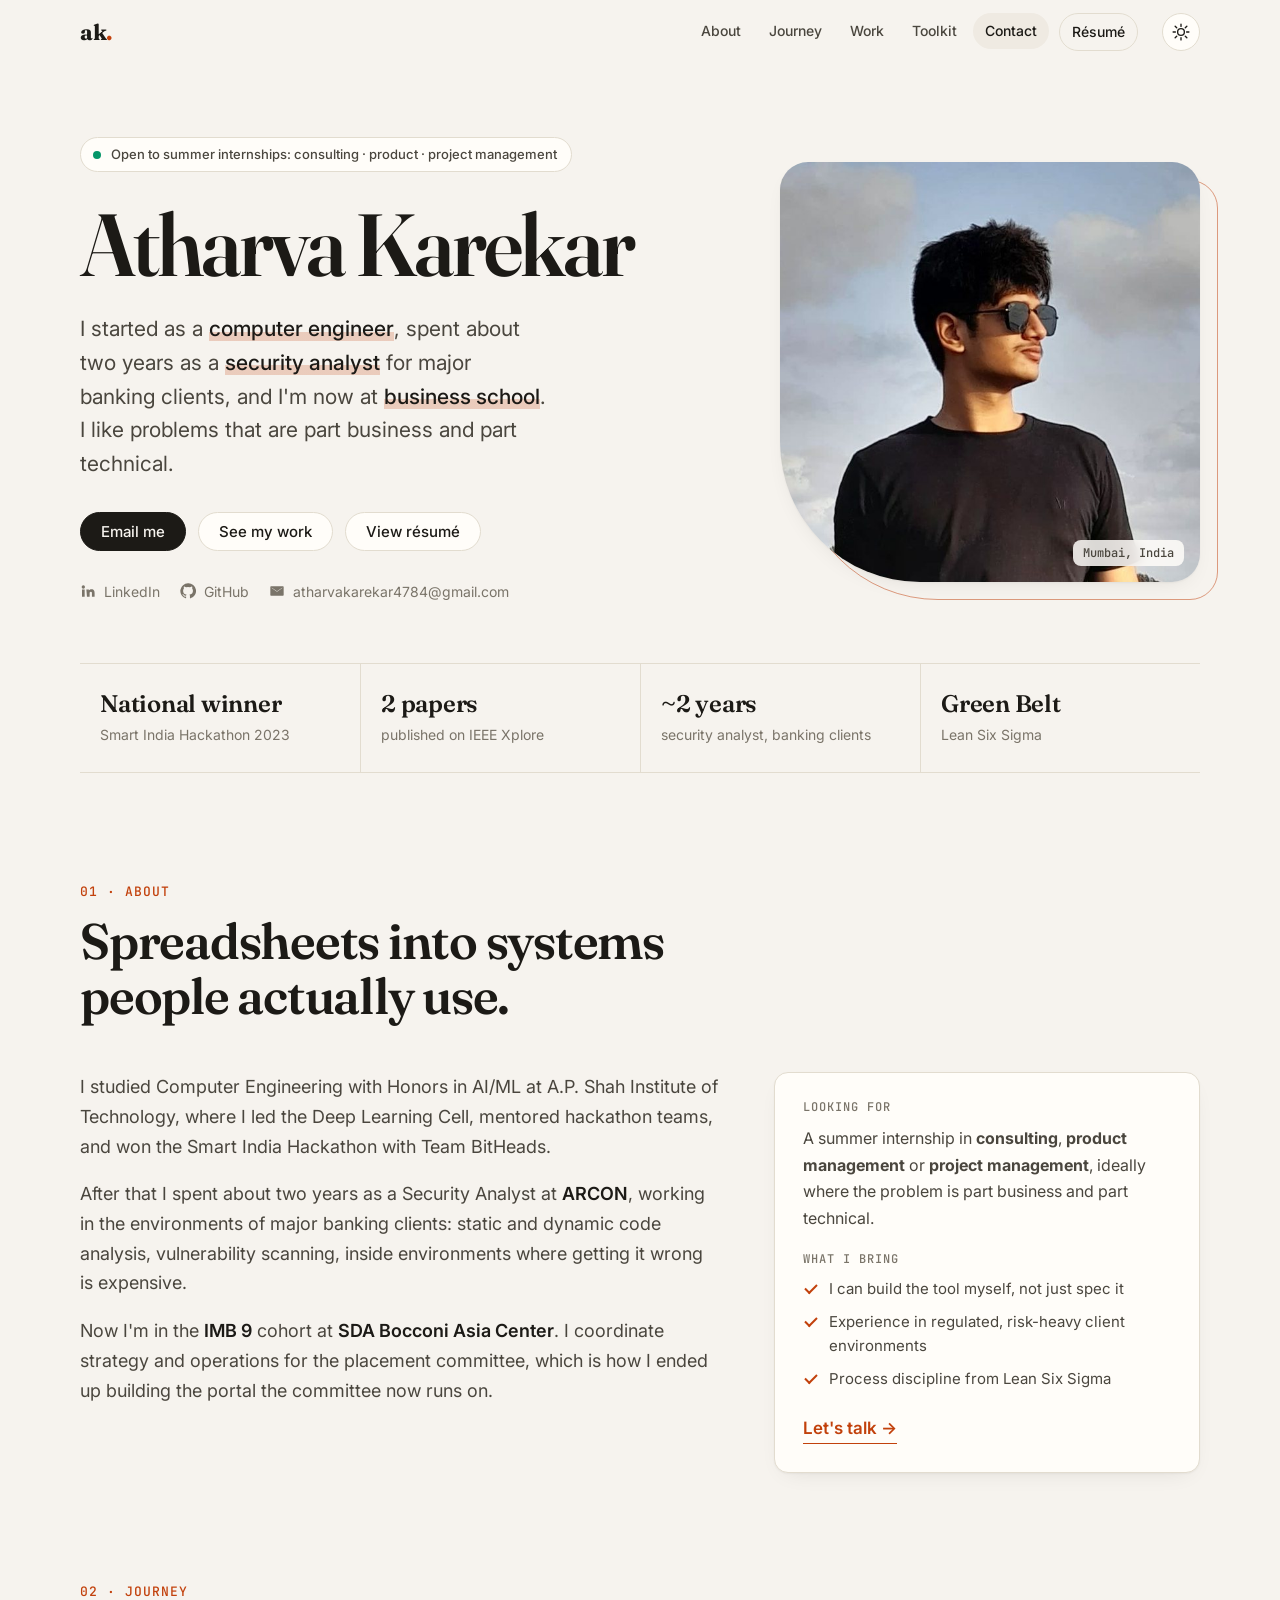
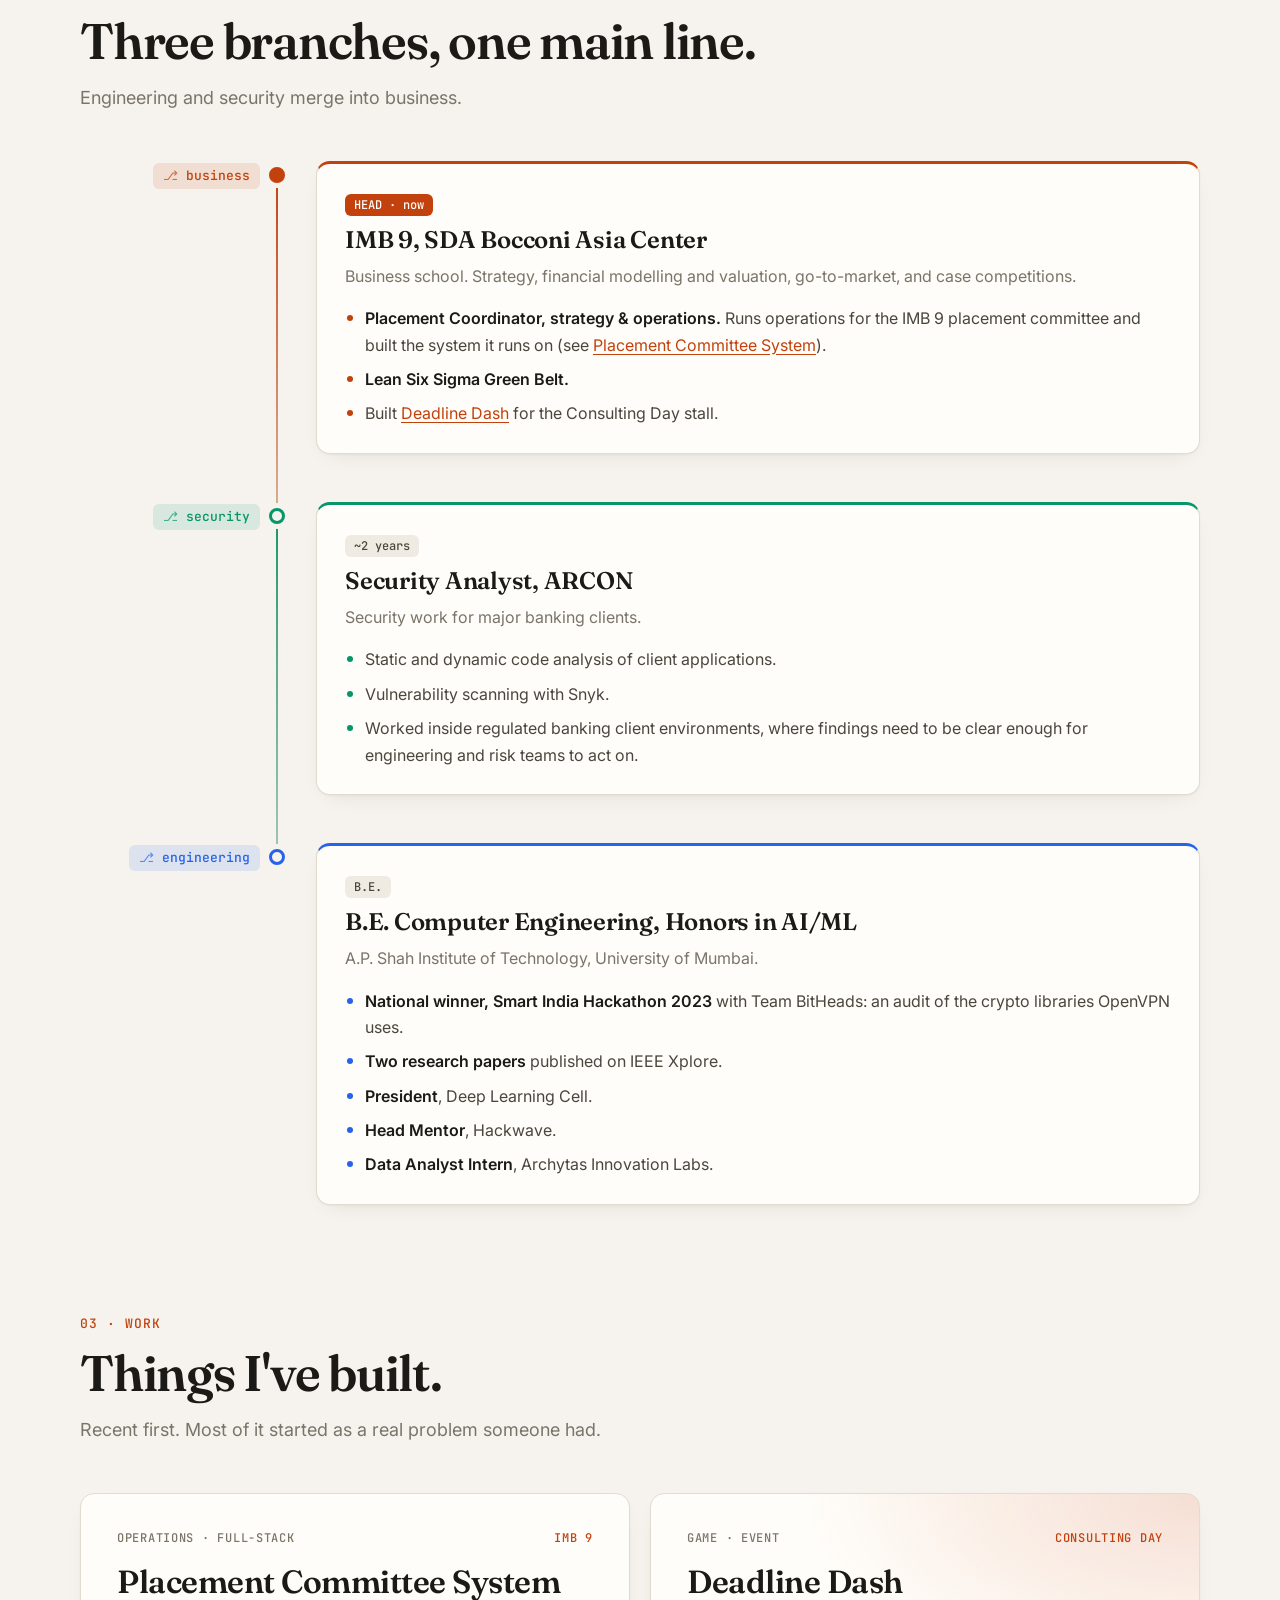
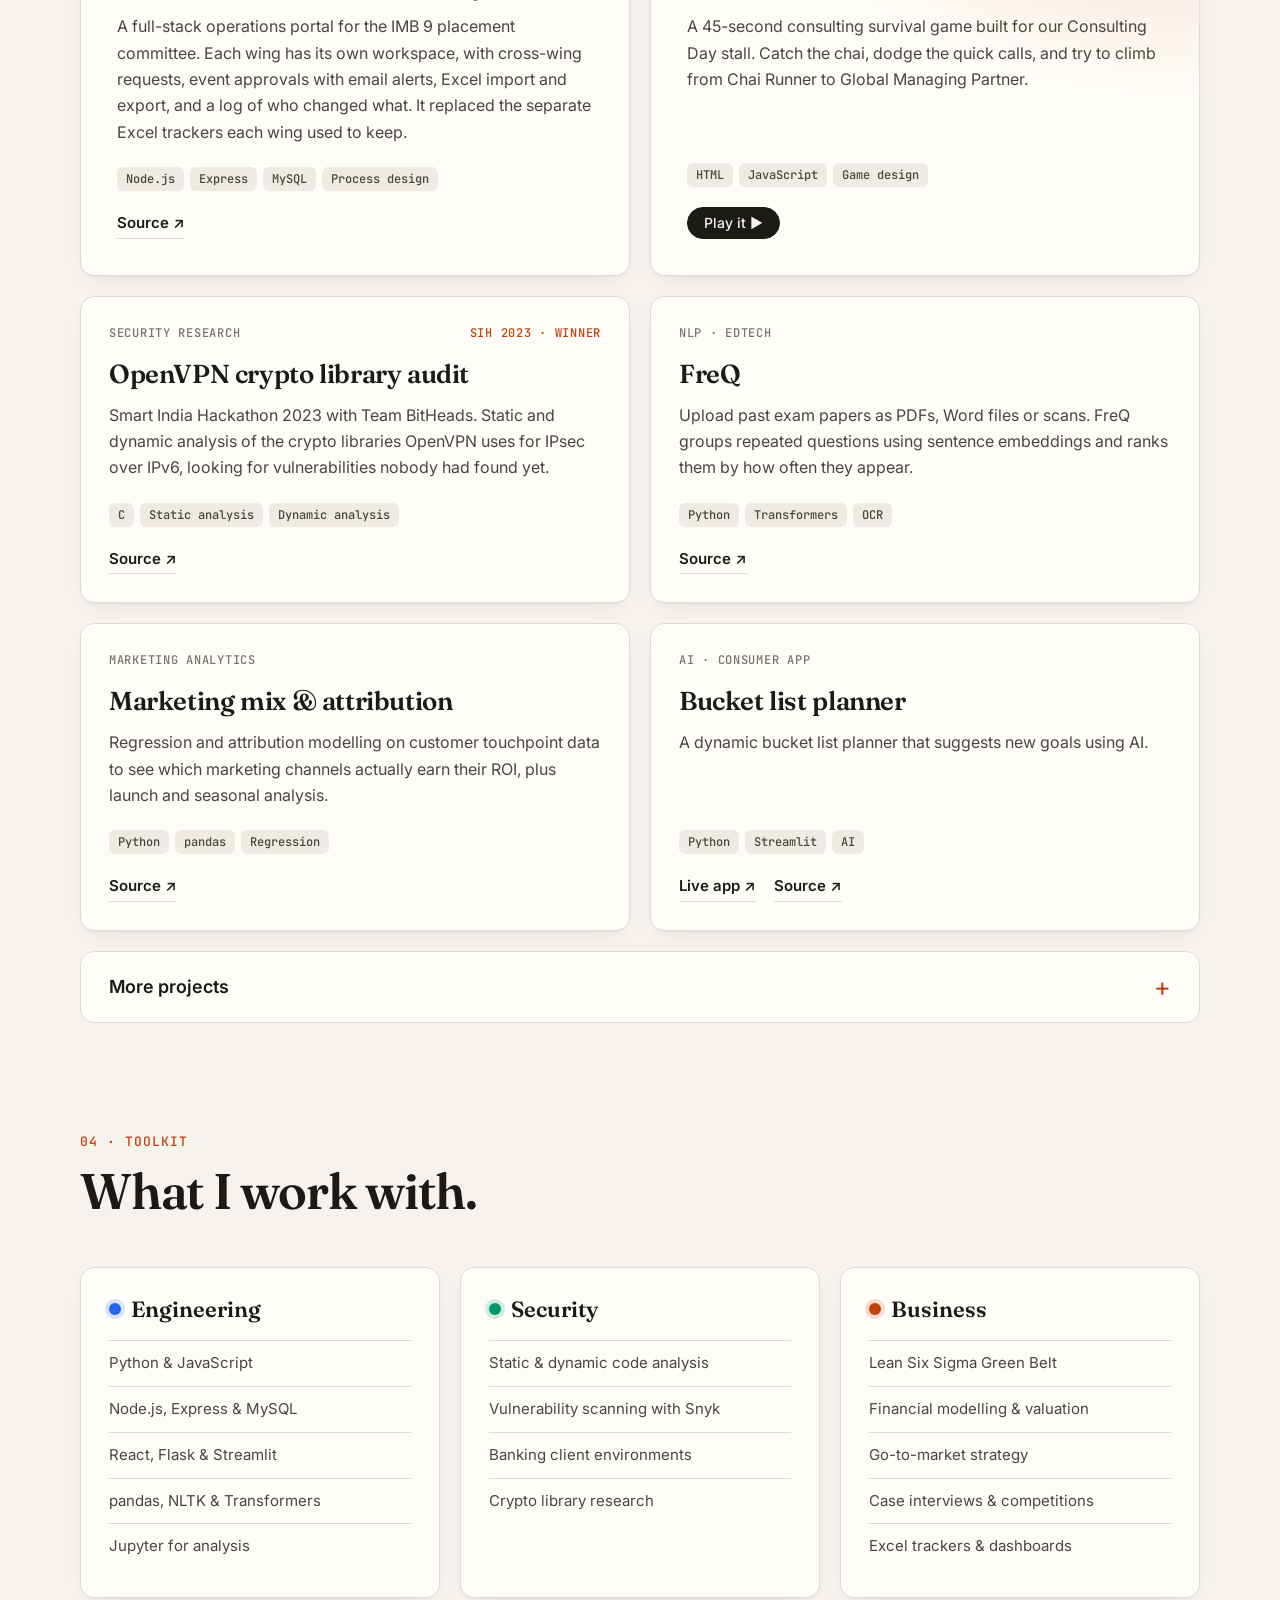
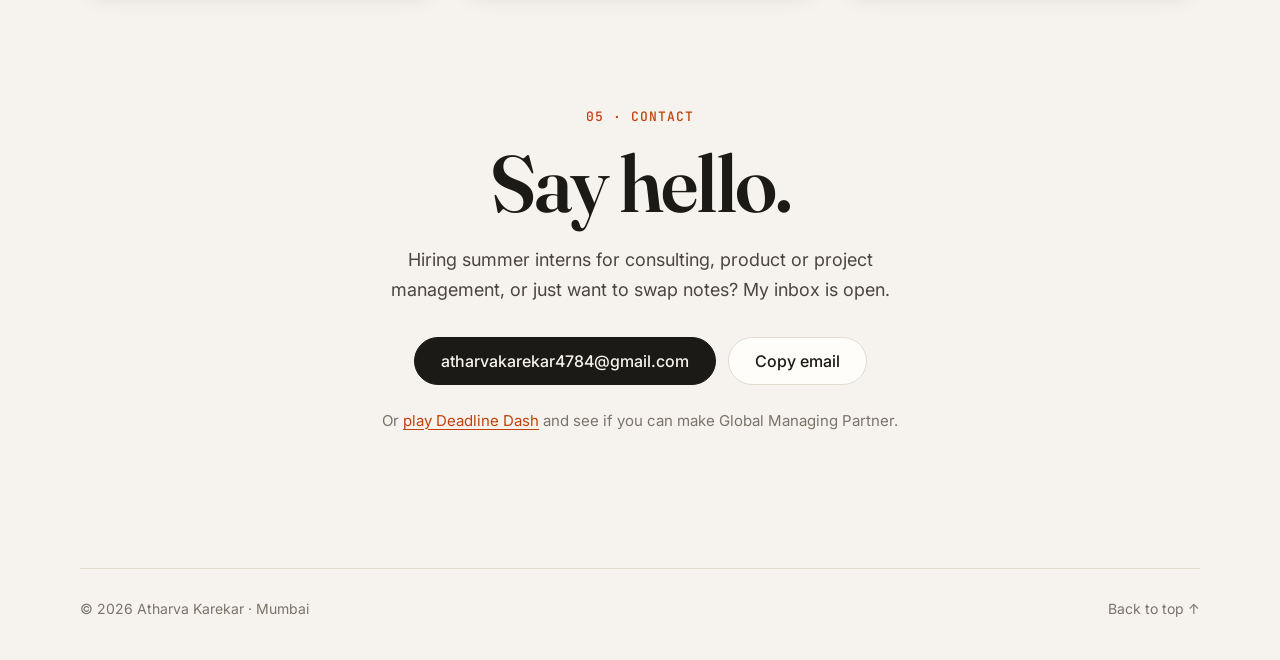
==== commit 7ef14fda: "Add printable résumé page New resume.html in the site's style, linked from the nav and hero. 'Save a" ====
--- a/index.html
+++ b/index.html
@@ -44,6 +44,7 @@
           <li><a href="#work">Work</a></li>
           <li><a href="#toolkit">Toolkit</a></li>
           <li><a href="#contact">Contact</a></li>
+          <li><a href="resume.html" class="nav__cta">Résumé</a></li>
         </ul>
       </nav>
       <button class="theme-toggle" type="button" aria-label="Toggle dark mode">
@@ -67,6 +68,7 @@
         <div class="hero__cta">
           <a class="btn btn--primary" href="mailto:atharvakarekar4784@gmail.com">Email me</a>
           <a class="btn" href="#work">See my work</a>
+          <a class="btn" href="resume.html">View résumé</a>
         </div>
         <ul class="socials" aria-label="Links">
           <li><a href="https://www.linkedin.com/in/atharva-karekar-7a90b8202/" target="_blank" rel="noopener">
--- a/css/site.css
+++ b/css/site.css
@@ -440,3 +440,7 @@
   .stat + .stat { border-left: 0; border-top: 1px solid var(--line); }
   .contact__actions .btn--lg { width: 100%; font-size: 15px; }
 }
+
+/* Nav call-to-action (Résumé) */
+.nav__links a.nav__cta { border: 1px solid var(--line); color: var(--ink); margin-left: 6px; }
+.nav__links a.nav__cta:hover, .nav__links a.nav__cta.is-active { background: var(--ink); color: var(--bg); border-color: var(--ink); }
